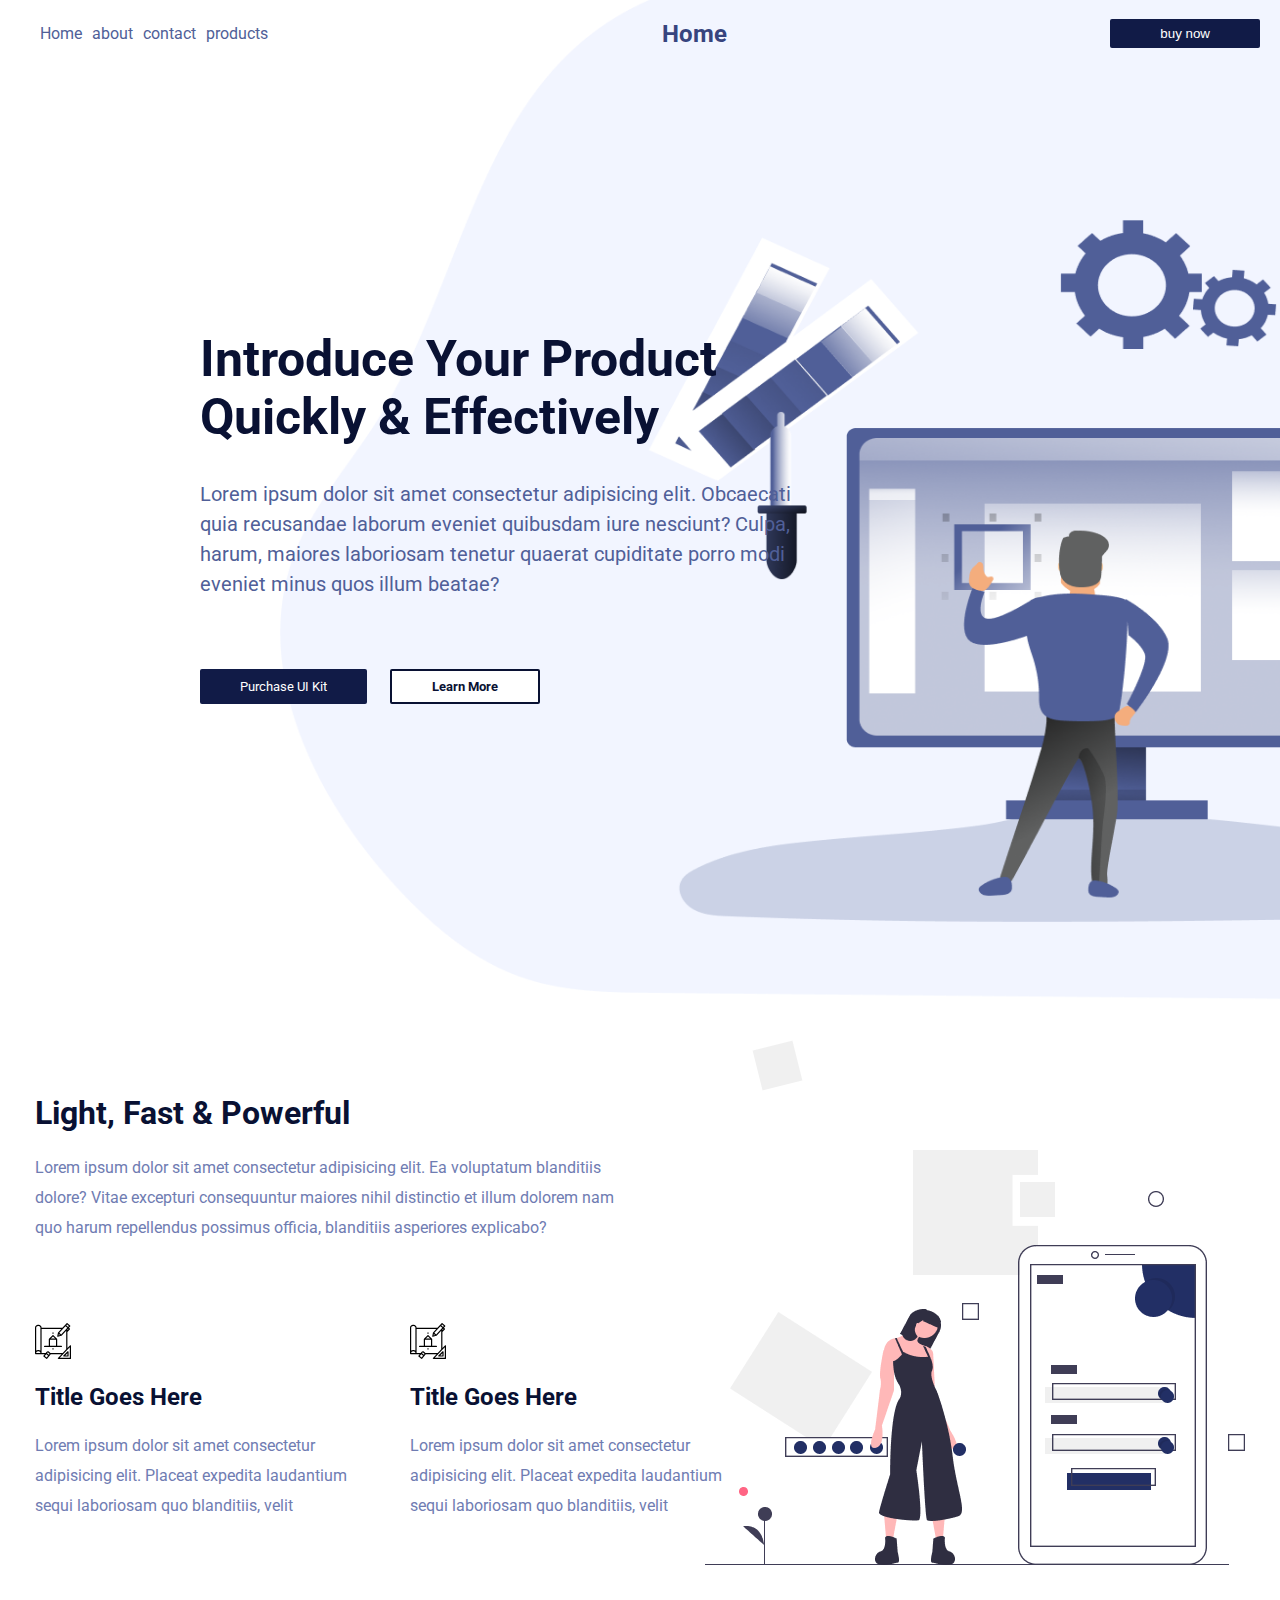
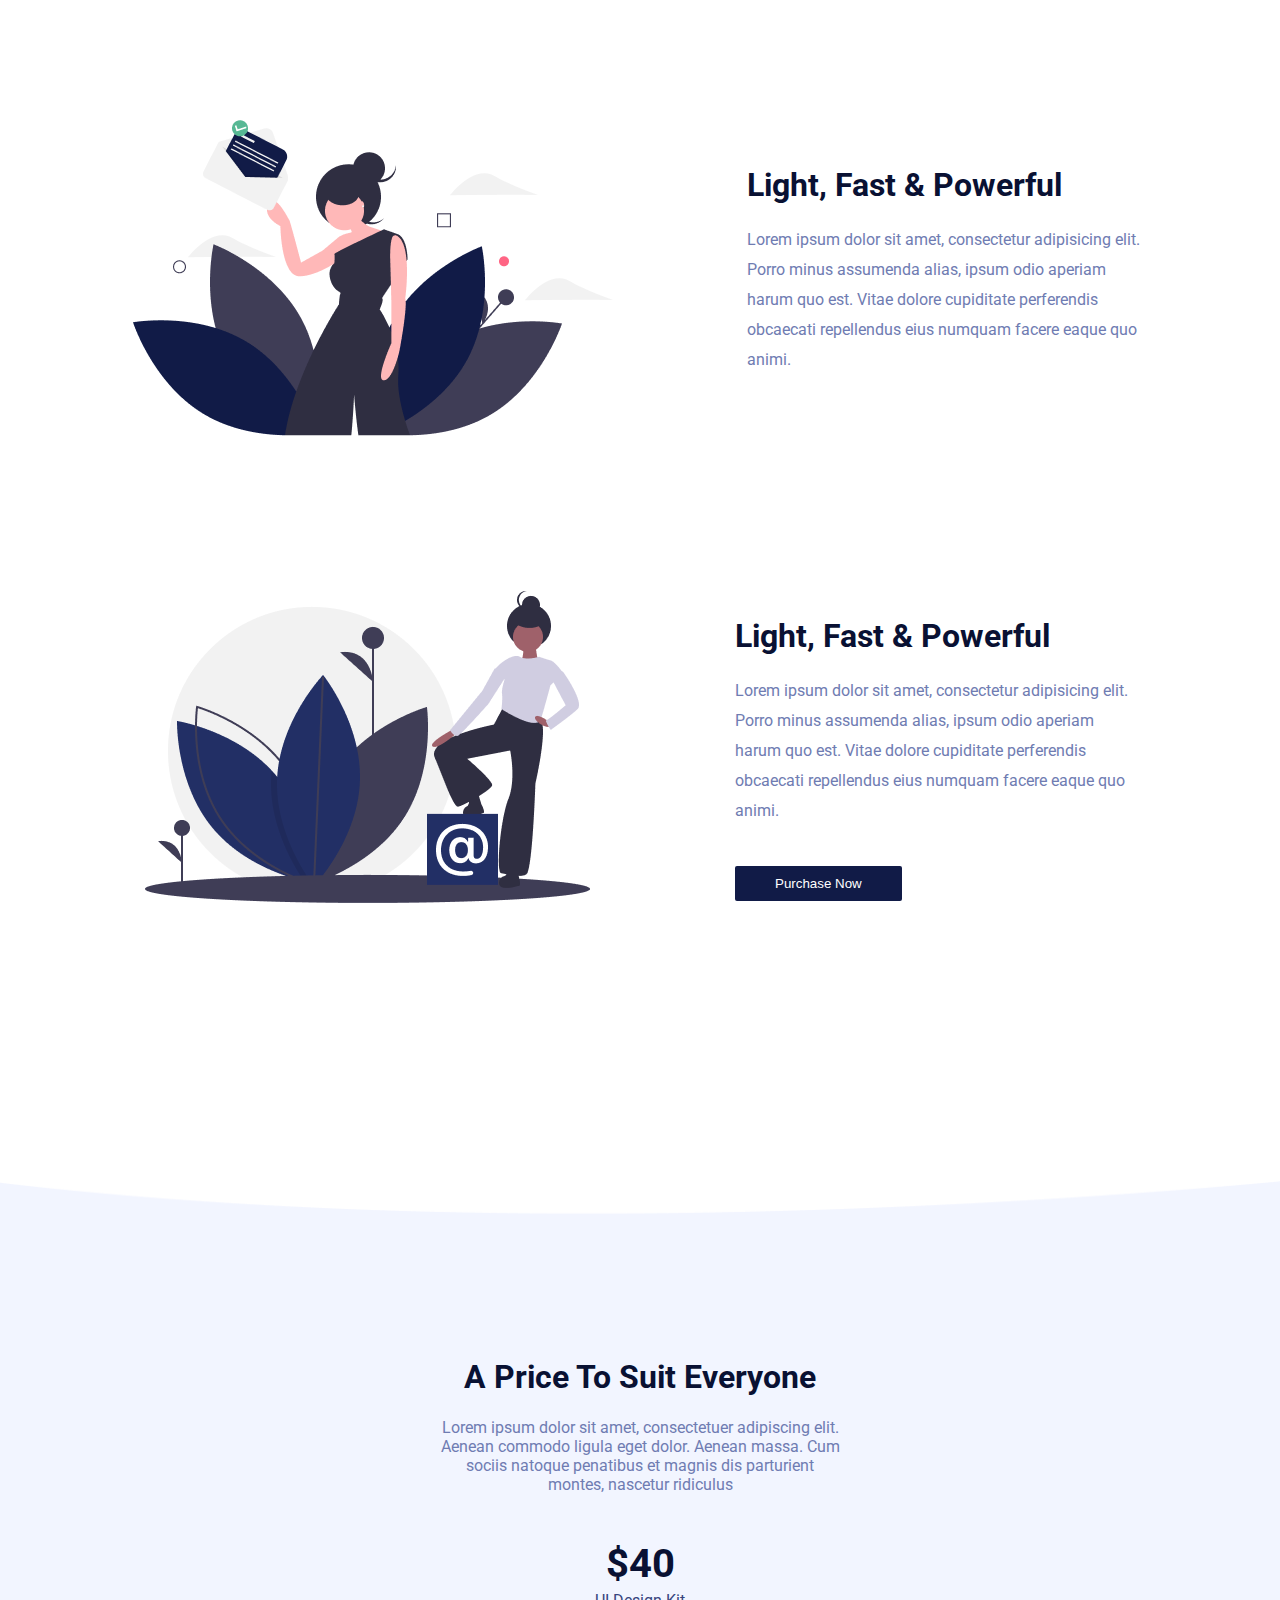
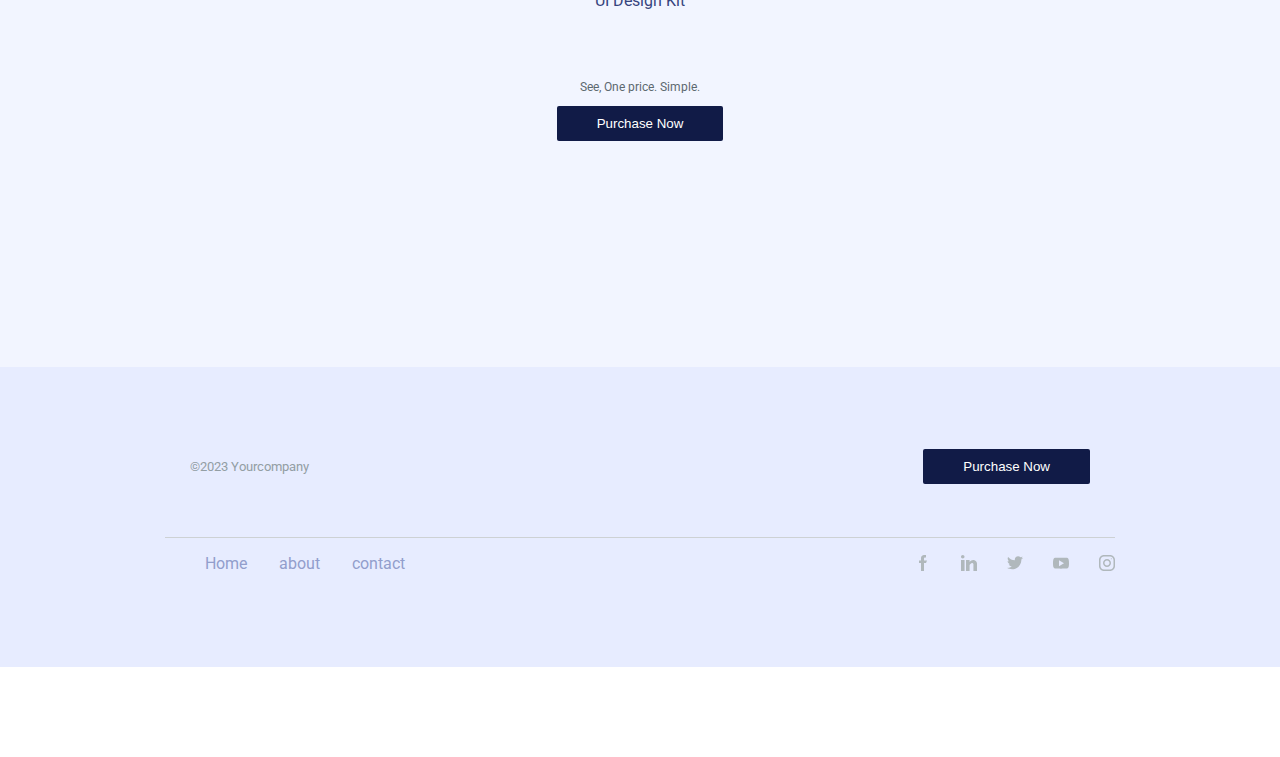
==== index.html @ 0fe54ddf "added home page" ====
<!DOCTYPE html>
<html lang="en">

<head>
    <meta charset="UTF-8">
    <meta name="viewport" content="width=device-width, initial-scale=1.0">
    <title>Home Page</title>
    <link rel="stylesheet" href="style/style.css">
    <style>
    </style>
</head>

<body>
    <div class="header">
        <div class="nav">
            <ul>
                <li>Home</li>
                <li>about</li>
                <li>contact</li>
                <li>products</li>
            </ul>
        </div>
        <div class="title">
            <h2>Home</h2>
        </div>
        <div class="button">
            <button class="buy">buy now</button>
        </div>
    </div>
    <div class="image-container">
        <img src="images/aside.png" alt="">
        <div class="content">
            <h1>Introduce Your Product Quickly & Effectively</h1>
            <p>Lorem ipsum dolor sit amet consectetur adipisicing elit. Obcaecati quia recusandae laborum eveniet
                quibusdam iure nesciunt? Culpa, harum, maiores laboriosam tenetur quaerat cupiditate porro modi eveniet
                minus quos illum beatae?</p>
            <button class="purchase-button">Purchase UI Kit</button>
            <button class="learn-button">Learn More</button>
        </div>
    </div>


    <div class="second-content">
        <div class="main-content">
            <h1>Light, Fast & Powerful</h1>
            <p>Lorem ipsum dolor sit amet consectetur adipisicing elit. Ea voluptatum blanditiis dolore? Vitae excepturi
                consequuntur maiores nihil distinctio et illum dolorem nam quo harum repellendus possimus officia,
                blanditiis asperiores explicabo?</p>
            <div class="titles-container">
                <div class="part1">
                    <img src="images/title-icon.svg" alt="">
                    <h2>Title Goes Here</h2>
                    <p>Lorem ipsum dolor sit amet consectetur adipisicing elit. Placeat expedita laudantium sequi
                        laboriosam quo blanditiis, velit</p>
                </div>
                <div class="part2">
                    <img src="images/title-icon.svg" alt="">
                    <h2>Title Goes Here</h2>
                    <p>Lorem ipsum dolor sit amet consectetur adipisicing elit. Placeat expedita laudantium sequi
                        laboriosam quo blanditiis, velit</p>
                </div>
            </div>
        </div>
        <div class="image-aside">
            <img src="images/aside2.png" alt="">
        </div>
    </div>

    <div class="third-content">
        <div class="left-image">
            <img src="images/aside3.png" alt="">
        </div>
        <div class="aside-content">
            <h1>Light, Fast & Powerful</h1>
            <p>Lorem ipsum dolor sit amet, consectetur adipisicing elit. Porro minus assumenda alias, ipsum odio aperiam
                harum quo est. Vitae dolore cupiditate perferendis obcaecati repellendus eius numquam facere eaque quo
                animi.</p>
        </div>
    </div>

    <div class="third-content">
        <div class="left-image">
            <img src="images/aside4.png" alt="">
        </div>
        <div class="aside-content">
            <h1>Light, Fast & Powerful</h1>
            <p>Lorem ipsum dolor sit amet, consectetur adipisicing elit. Porro minus assumenda alias, ipsum odio aperiam
                harum quo est. Vitae dolore cupiditate perferendis obcaecati repellendus eius numquam facere eaque quo
                animi.</p>
            <button class="purchase-button">Purchase Now</button>
        </div>
    </div>


    <div class="fourth-content">
        <img src="images/shape.png" alt="">
        <div class="image-content">
            <h1>A Price To Suit Everyone</h1>
            <p id="description">Lorem ipsum dolor sit amet, consectetuer adipiscing elit. Aenean commodo ligula eget
                dolor. Aenean massa. Cum sociis natoque penatibus et magnis dis parturient montes, nascetur ridiculus
            </p>
            <h1 id="price">$40</h1>
            <p id="design">UI Design Kit</p>
            <p id="simple">See, One price. Simple.</p>
            <a href="#"><button class="purchase-button">Purchase Now</button></a>
        </div>
    </div>

    <div class="footer">
        <div class="copyright">
            <p>©2023 Yourcompany</p>
            <a href="#"><button class="purchase-button">Purchase Now</button></a>
        </div>
        <div class="footer-nav">
            <ul>
                <li>Home</li>
                <li>about</li>
                <li>contact</li>
            </ul>
            <div class="socials">
                <img src="images/facebook.svg" alt="">
                <img src="images/linkedin.svg" alt="">
                <img src="images/twitter.svg" alt="">
                <img src="images/youtube.svg" alt="">
                <img src="images/instagram.svg" alt="">
            </div>
        </div>
    </div>
</body>

</html>
---- style/style.css ----
@import url('https://fonts.googleapis.com/css2?family=Roboto:ital,wght@0,100;0,300;0,400;0,500;0,700;0,900;1,100;1,300;1,400;1,500;1,700;1,900&display=swap');

body {
    padding: 0;
    margin: 0;
    font-family: roboto;
}

h1 {
    color: #091133;
}

.header {
    display: flex;
    justify-content: space-between;
    align-items: center;
    position: absolute;
    width: 100%;
    z-index: 1;
}

.header .nav ul {
    display: flex;
}

.header .nav li {
    margin-right: 10px;
    list-style-type: none;
    color: #505F98;
}

.button .buy {
    background-color: #111B47;
    padding: 7px 50px;
    border: none;
    border-radius: 2px;
    color: white;
    margin-right: 20px;
}

.image-container {
    position: relative;
    display: flex;
    justify-content: end;
    align-items: center;
}

.image-container .content {
    position: absolute;
    width: 400px;
    left: 200px;
}

.image-container img {
    height: 1000px;
    width: 1000px;
}

.content h1 {
    color: #091133;
    font-size: 50px;
    width: 600px;
}

.content p {
    color: #505F98;
    font-size: 20px;
    width: 600px;
    line-height: 30px;
}

.content button {
    margin-top: 50px;
    font-family: roboto;
}

.purchase-button {
    background-color: #111B47;
    color: white;
    border: none;
    border-radius: 2px;
    padding: 10px 40px;
}

.content .learn-button {
    background-color: white;
    border: 2px solid #091133;
    padding: 8px 40px;
    margin-left: 19px;
    color: #091133;
    border-radius: 2px;
    font-weight: bold;
}

.title h2 {
    color: #37447E;
}

.second-content {
    margin-top: 40px;
    display: flex;
    align-items: center;
    justify-content: space-around;
}

.second-content .main-content {
    width: 600px;
}

.titles-container {
    display: flex;
    width: 700px;
    gap: 50px;
    margin-top: 80px;
}

.main-content p {
    color: #6F7CB2;
    line-height: 30px;
}

.part1 h2,
.part2 h2 {
    color: #091133;
}

.third-content {
    margin-top: 150px;
    display: flex;
    align-items: center;
    justify-content: space-evenly;
}

.aside-content {
    width: 400px;
}

.aside-content p {
    color: #6F7CB2;
    line-height: 30px;
    margin-bottom: 40px;
}

.fourth-content {
    margin-top: 250px;
    display: flex;
    justify-content: center;
    position: relative;
}

.fourth-content img {
    width: 100%;
    height: 900px;
}

.image-content {
    position: absolute;
    width: 400px;
    top: 20%;
    text-align: center;
}

#description {
    color: #6F7CB2;
}

#price {
    margin-top: 70px;
    font-size: 40px;
    line-height: 0px;
}

#design {
    color: #37447E;
}

#simple {
    color: #5D6970;
    font-size: 12px;
    margin-top: 70px;
}

.footer {
    background-color: #E7ECFF;
    transform: translateY(-90px);
    display: flex;
    flex-direction: column;
    align-items: center;
    justify-content: center;
    height: 300px;
}

.copyright {
    display: flex;
    justify-content: space-between;
    align-items: center;
    width: 900px;
}

.copyright p {
    color: #939EA4;
    font-size: 13px;
}

.footer-nav {
    margin-top: 50px;
    width: 950px;
    display: flex;
    align-items: center;
    justify-content: space-between;
    border-top: 1px solid #CDD1D4;
}

.footer-nav ul {
    display: flex;
    list-style-type: none;
    width: 200px;
    justify-content: space-between;
    color: #929ECC;
}

.socials {
    display: flex;
    width: 200px;
    justify-content: space-between;
}
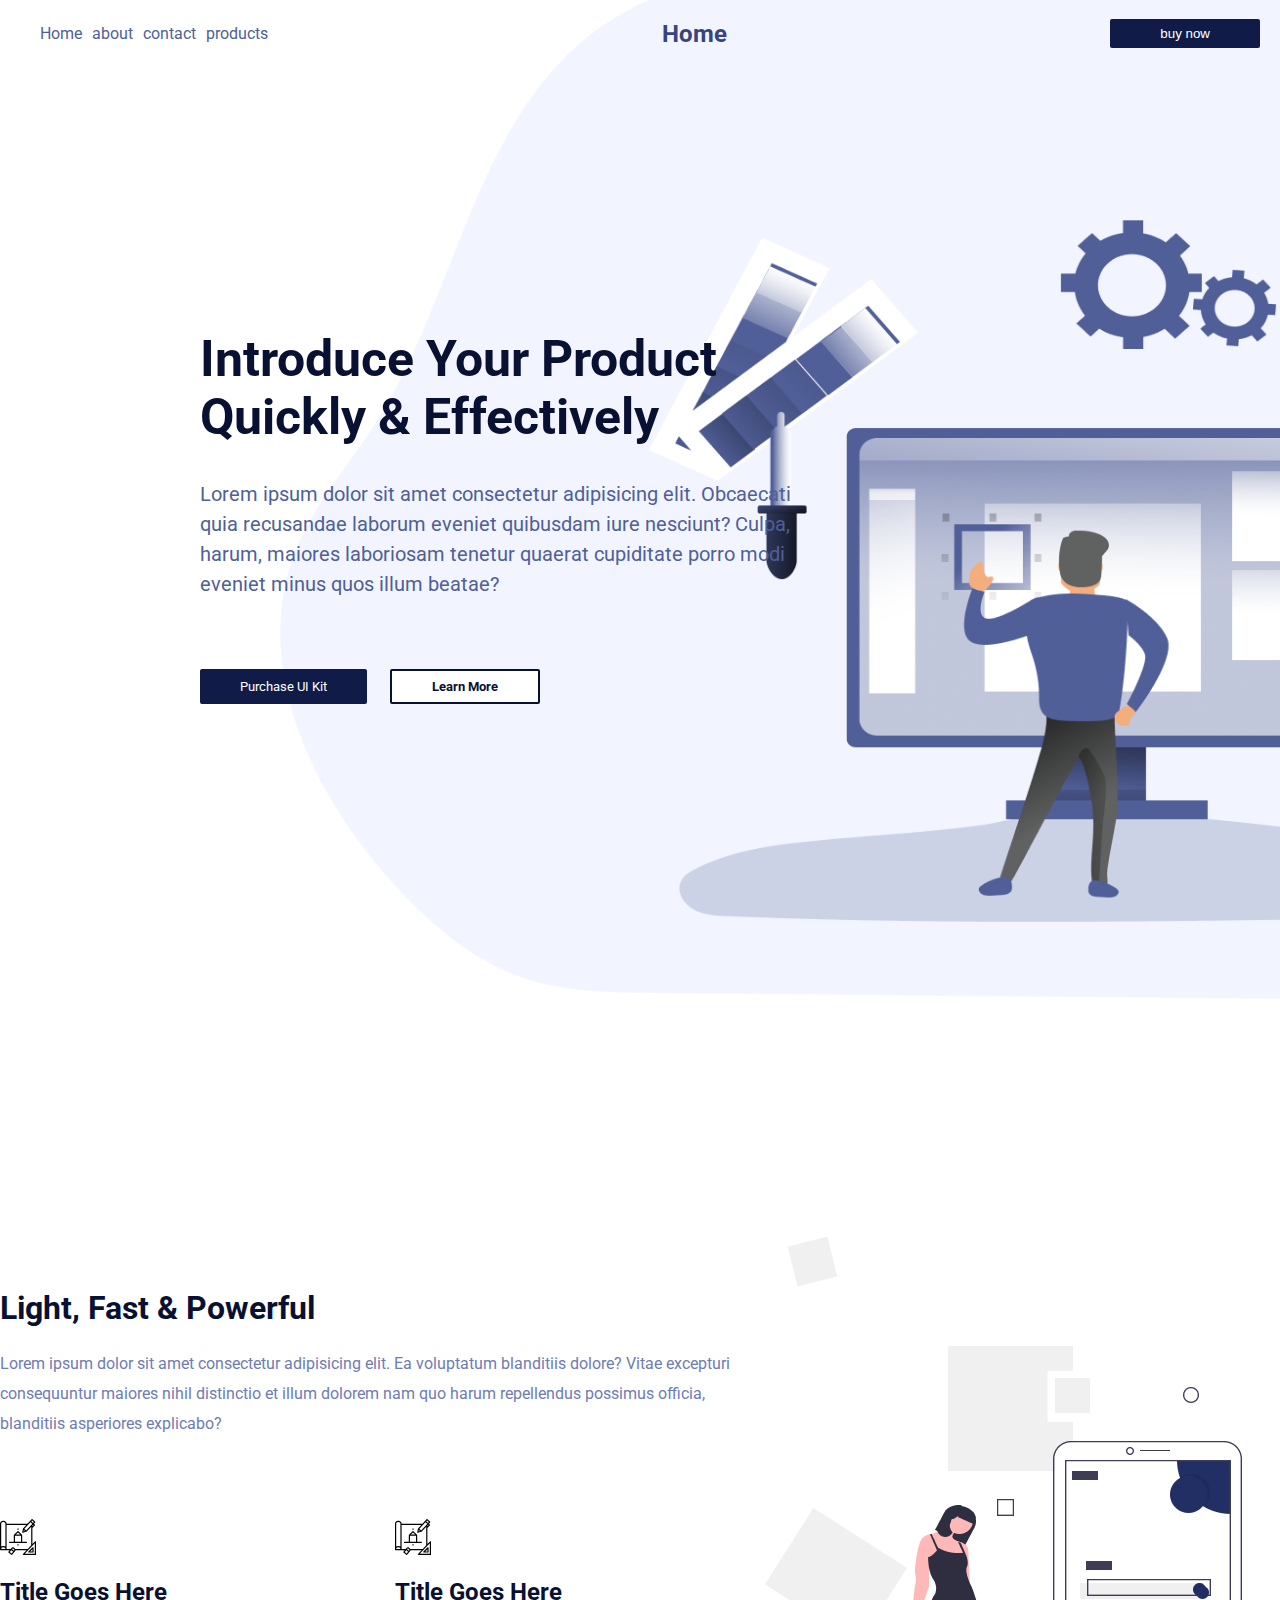
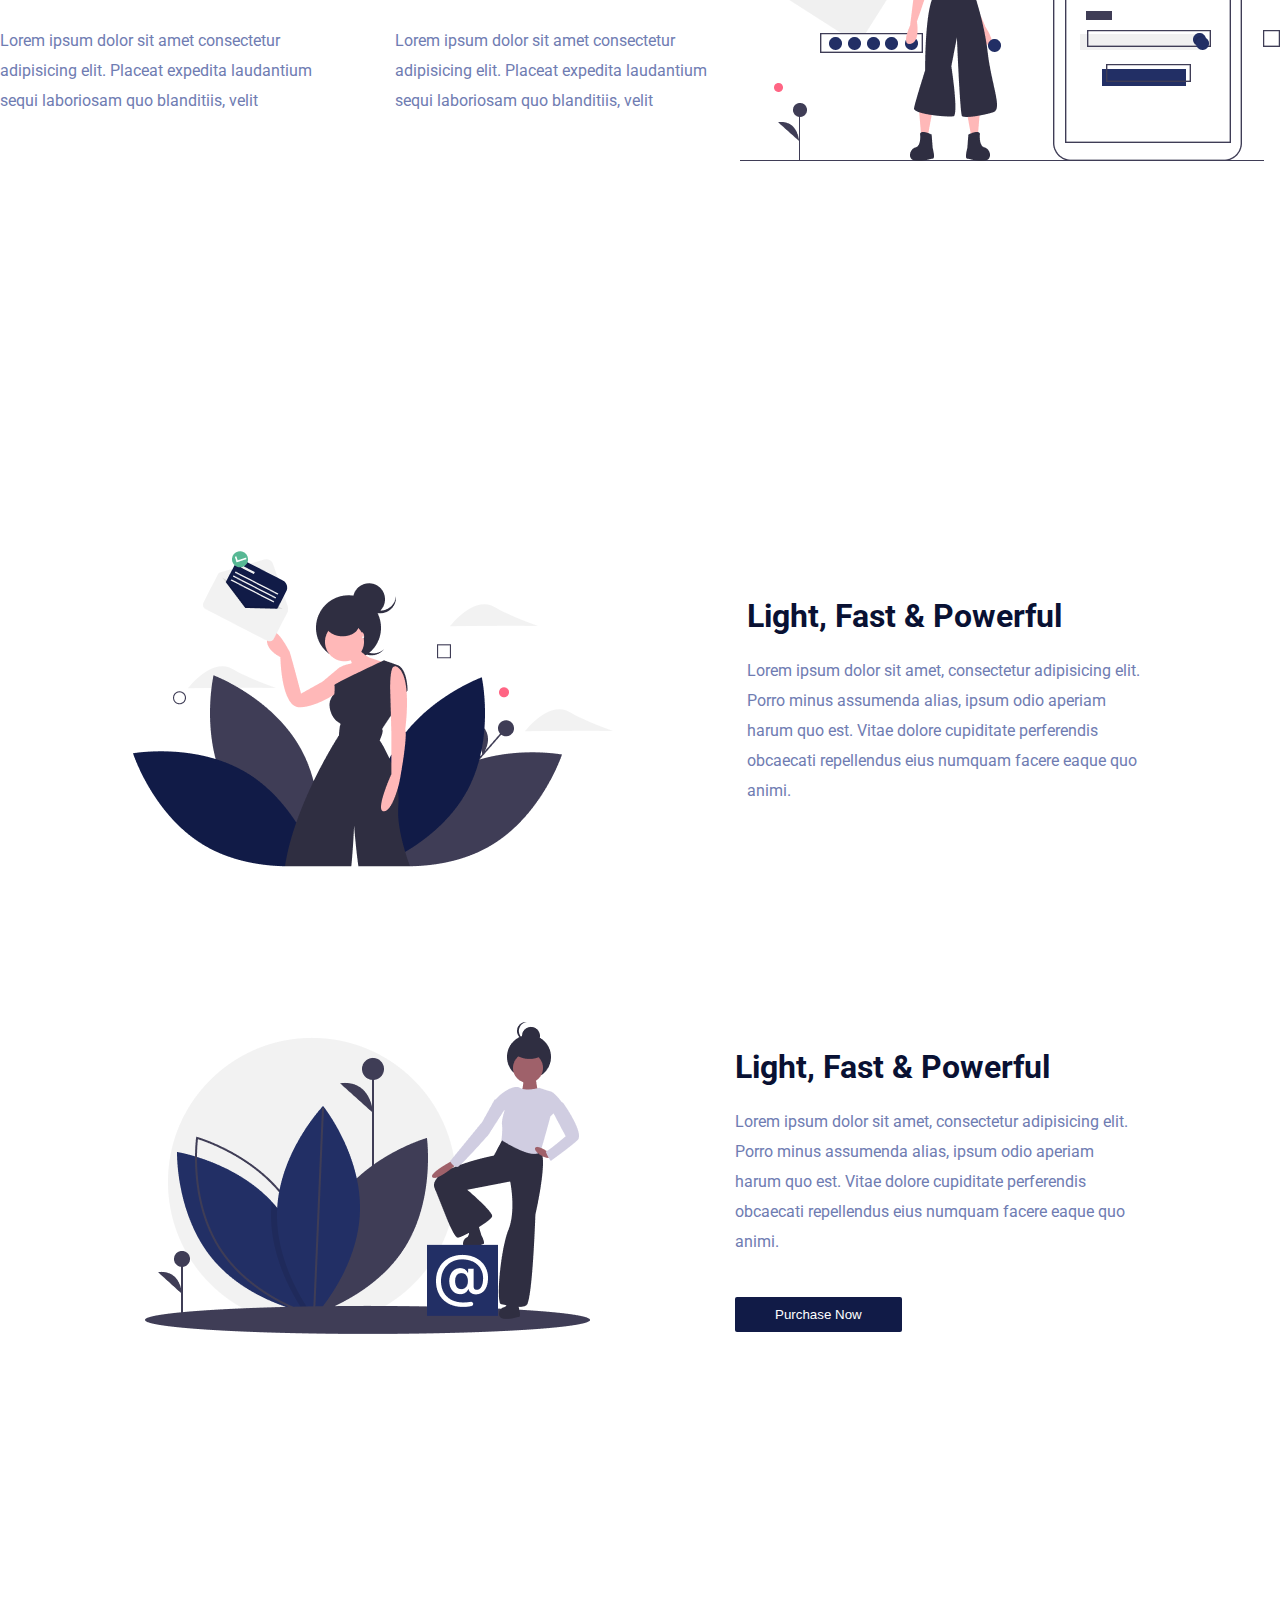
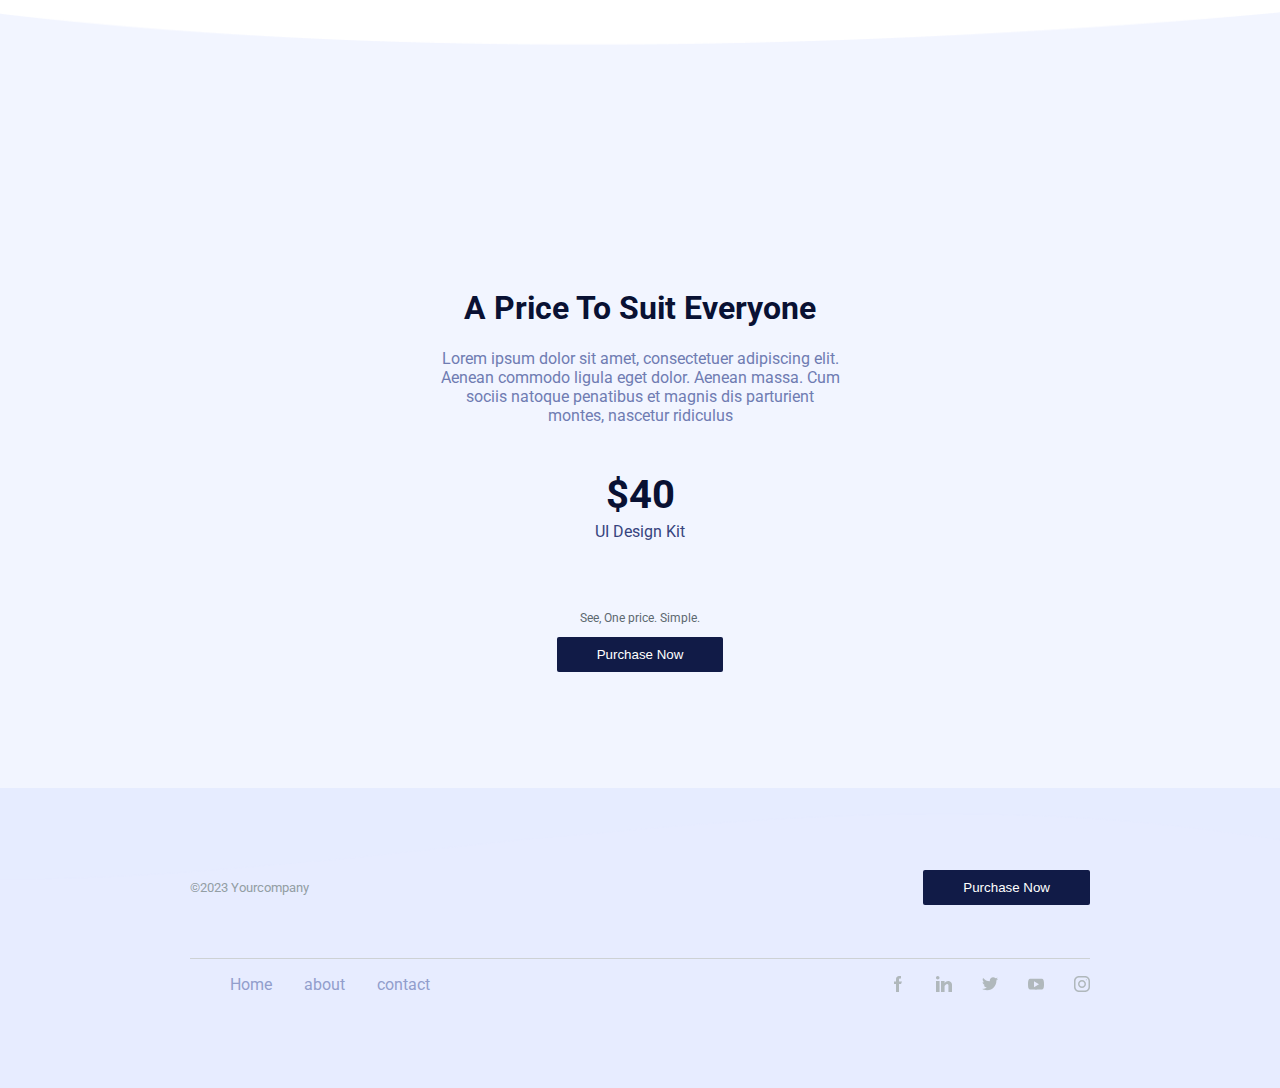
==== commit 1a92704f: "added about us page with some fixes" ====
--- a/index.html
+++ b/index.html
@@ -47,13 +47,13 @@
                 consequuntur maiores nihil distinctio et illum dolorem nam quo harum repellendus possimus officia,
                 blanditiis asperiores explicabo?</p>
             <div class="titles-container">
-                <div class="part1">
+                <div class="hor1">
                     <img src="images/title-icon.svg" alt="">
                     <h2>Title Goes Here</h2>
                     <p>Lorem ipsum dolor sit amet consectetur adipisicing elit. Placeat expedita laudantium sequi
                         laboriosam quo blanditiis, velit</p>
                 </div>
-                <div class="part2">
+                <div class="hor1">
                     <img src="images/title-icon.svg" alt="">
                     <h2>Title Goes Here</h2>
                     <p>Lorem ipsum dolor sit amet consectetur adipisicing elit. Placeat expedita laudantium sequi
--- a/style/style.css
+++ b/style/style.css
@@ -6,7 +6,7 @@
     font-family: roboto;
 }
 
-h1 {
+h1 ,h2{
     color: #091133;
 }
 
@@ -97,19 +97,20 @@
 }
 
 .second-content {
-    margin-top: 40px;
     display: flex;
     align-items: center;
     justify-content: space-around;
+    height: 1000px;
 }
 
 .second-content .main-content {
-    width: 600px;
+    width: 800px;
 }
 
 .titles-container {
-    display: flex;
-    width: 700px;
+    display: grid;
+    grid-template-columns: 1fr 1fr;
+    grid-template-rows: 1fr;
     gap: 50px;
     margin-top: 80px;
 }
@@ -146,6 +147,7 @@
     display: flex;
     justify-content: center;
     position: relative;
+    height: 800px;
 }
 
 .fourth-content img {
@@ -156,7 +158,7 @@
 .image-content {
     position: absolute;
     width: 400px;
-    top: 20%;
+    top: 35%;
     text-align: center;
 }
 
@@ -182,7 +184,7 @@
 
 .footer {
     background-color: #E7ECFF;
-    transform: translateY(-90px);
+    
     display: flex;
     flex-direction: column;
     align-items: center;
@@ -204,7 +206,7 @@
 
 .footer-nav {
     margin-top: 50px;
-    width: 950px;
+    width: 900px;
     display: flex;
     align-items: center;
     justify-content: space-between;
@@ -223,4 +225,34 @@
     display: flex;
     width: 200px;
     justify-content: space-between;
+}
+.section-reverse {
+    background-color: #F2F2F2;
+    padding-top: 6px;
+    padding-bottom: 60px;
+}
+.section2 {
+    display: grid;
+    grid-template-columns: 515px 1fr;
+    gap: 150px;
+    align-items: center;
+}
+.section-text {
+    width: 700px;
+}
+.part1 , .part2 , .part3, .part4{
+    display: flex;
+    gap: 20px;
+}
+#second-part {
+    display: flex;
+    flex-direction: column;
+    line-height: 0;
+}
+
+.titles-container .hor1 {
+    color: #5D6970;
+}
+.section-text p {
+    color: #6F7CB2;
 }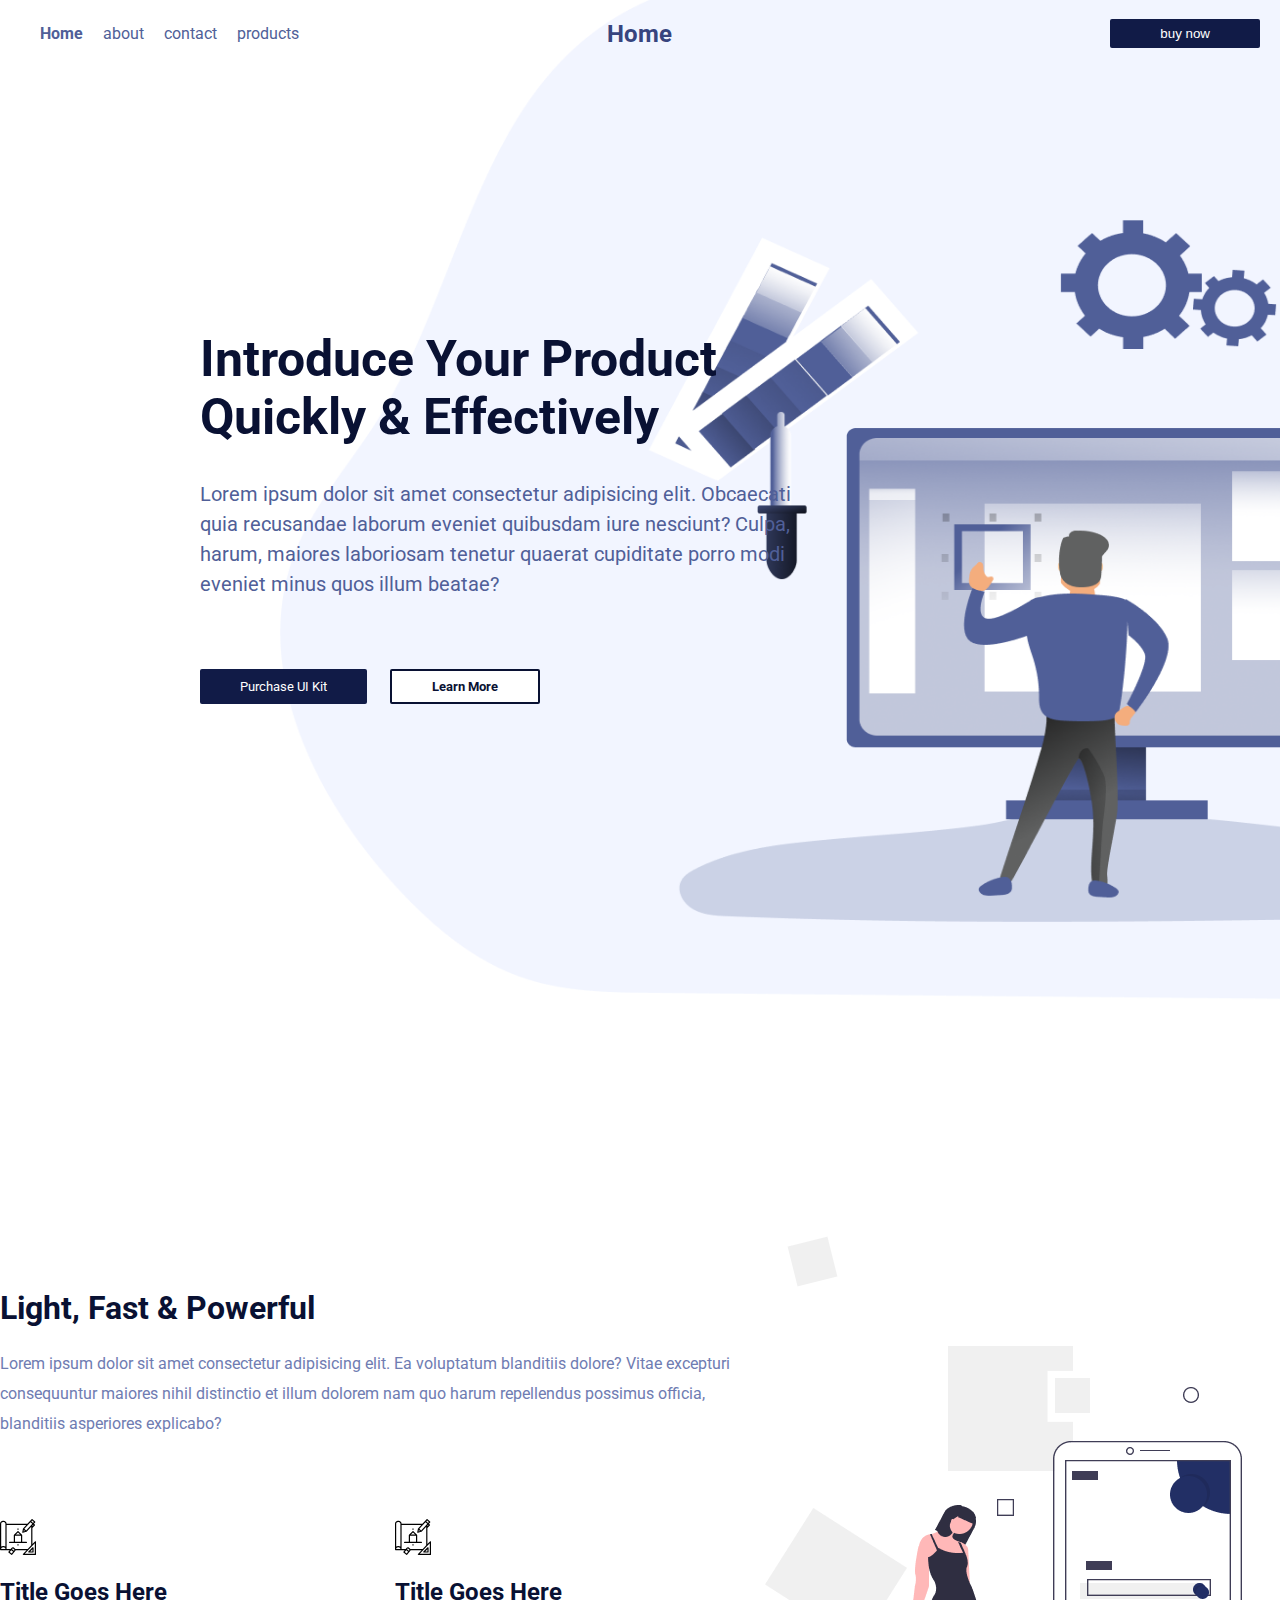
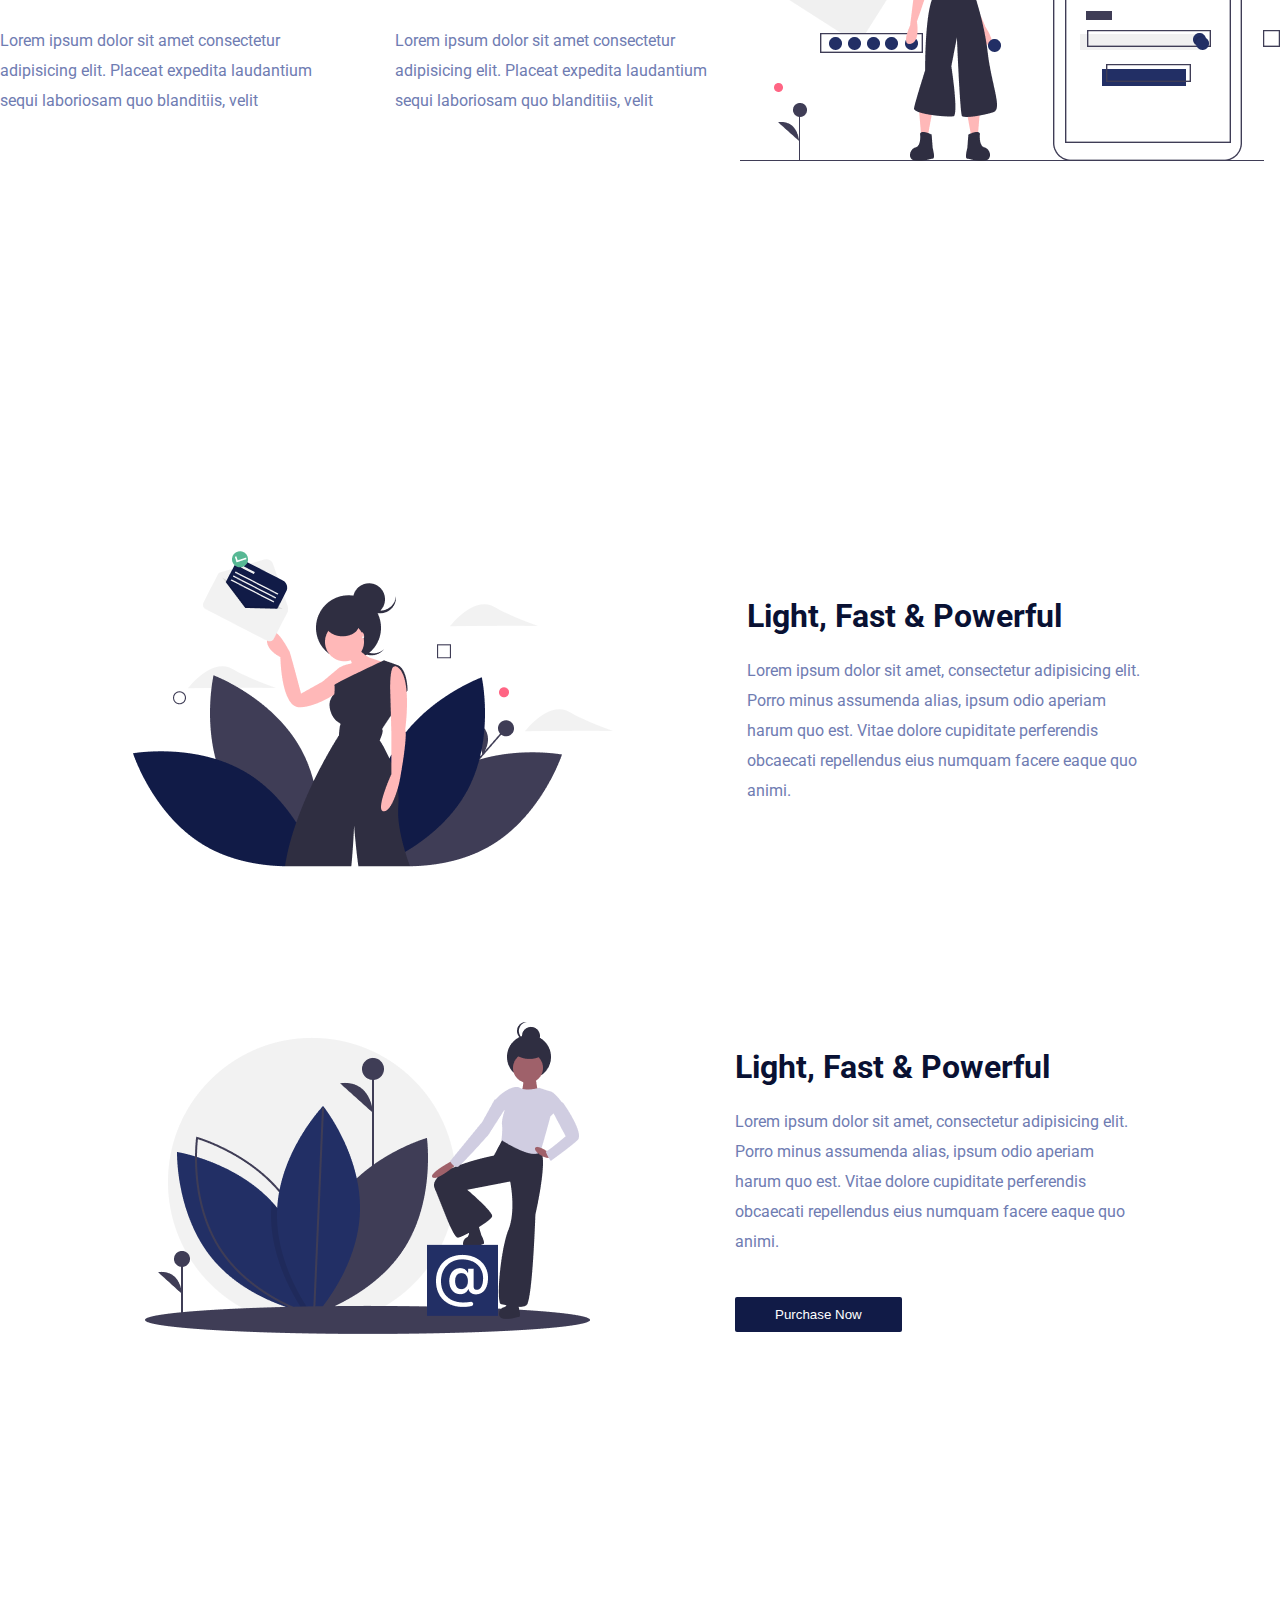
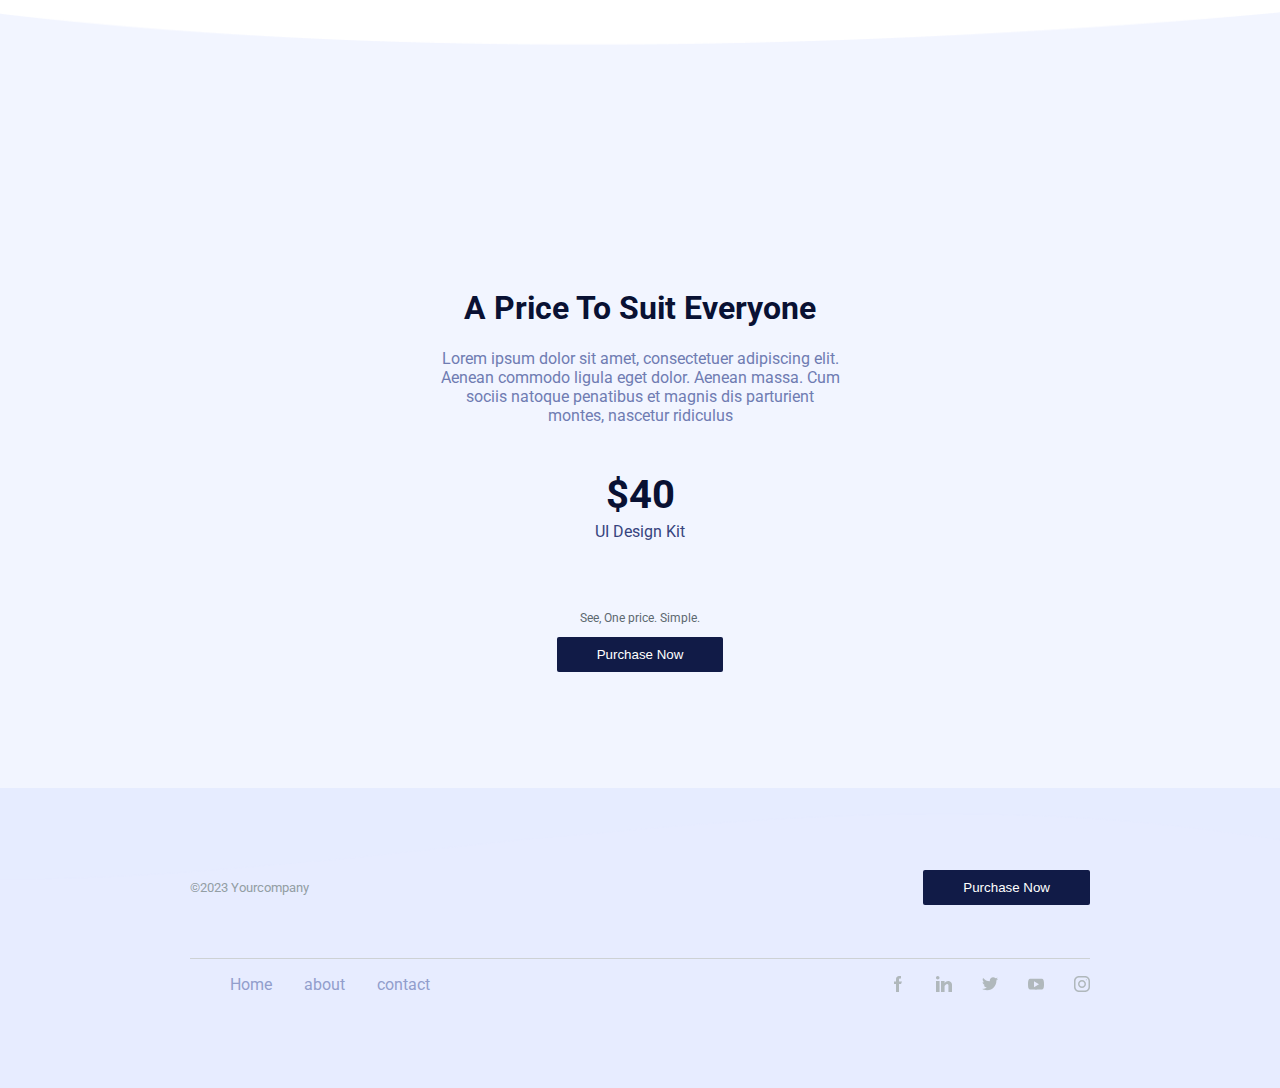
==== commit 46fc0ac2: "added product page with some fixes" ====
--- a/index.html
+++ b/index.html
@@ -14,17 +14,17 @@
     <div class="header">
         <div class="nav">
             <ul>
-                <li>Home</li>
-                <li>about</li>
-                <li>contact</li>
-                <li>products</li>
+                <a href="index.html"><li style="font-weight: bold;">Home</li></a>
+                <a href="about-us.html"><li>about</li></a>
+                <a href="contact.html"><li>contact</li></a>
+                <a href="products.html"><li>products</li></a>
             </ul>
         </div>
         <div class="title">
             <h2>Home</h2>
         </div>
         <div class="button">
-            <button class="buy">buy now</button>
+            <a href="products.html"><button class="buy">buy now</button></a>
         </div>
     </div>
     <div class="image-container">
@@ -109,13 +109,13 @@
     <div class="footer">
         <div class="copyright">
             <p>©2023 Yourcompany</p>
-            <a href="#"><button class="purchase-button">Purchase Now</button></a>
+            <a href="products.html"><button class="purchase-button">Purchase Now</button></a>
         </div>
         <div class="footer-nav">
             <ul>
-                <li>Home</li>
-                <li>about</li>
-                <li>contact</li>
+                <a href="index.html"><li>Home</li></a>
+                <a href="about-us.html"><li>about</li></a>
+                <a href="contact.html"><li>contact</li></a>
             </ul>
             <div class="socials">
                 <img src="images/facebook.svg" alt="">
--- a/style/style.css
+++ b/style/style.css
@@ -1,4 +1,6 @@
 @import url('https://fonts.googleapis.com/css2?family=Roboto:ital,wght@0,100;0,300;0,400;0,500;0,700;0,900;1,100;1,300;1,400;1,500;1,700;1,900&display=swap');
+@import url('https://fonts.googleapis.com/css2?family=Rethink+Sans:ital,wght@0,400..800;1,400..800&display=swap');
+@import url('https://fonts.googleapis.com/css2?family=Reem+Kufi:wght@400..700&display=swap');
 
 body {
     padding: 0;
@@ -10,6 +12,10 @@
     color: #091133;
 }
 
+a{
+    text-decoration: none;
+}
+
 .header {
     display: flex;
     justify-content: space-between;
@@ -17,6 +23,7 @@
     position: absolute;
     width: 100%;
     z-index: 1;
+    top: 0;
 }
 
 .header .nav ul {
@@ -24,7 +31,7 @@
 }
 
 .header .nav li {
-    margin-right: 10px;
+    margin-right: 20px;
     list-style-type: none;
     color: #505F98;
 }
@@ -36,6 +43,7 @@
     border-radius: 2px;
     color: white;
     margin-right: 20px;
+    cursor: pointer;
 }
 
 .image-container {
@@ -80,6 +88,7 @@
     border: none;
     border-radius: 2px;
     padding: 10px 40px;
+    cursor: pointer;
 }
 
 .content .learn-button {
@@ -94,6 +103,7 @@
 
 .title h2 {
     color: #37447E;
+    transform: translateX(-75px);
 }
 
 .second-content {
@@ -213,11 +223,13 @@
     border-top: 1px solid #CDD1D4;
 }
 
-.footer-nav ul {
+.footer-nav ul{
     display: flex;
     list-style-type: none;
     width: 200px;
     justify-content: space-between;
+}
+.footer-nav ul a {
     color: #929ECC;
 }
 
@@ -255,4 +267,190 @@
 }
 .section-text p {
     color: #6F7CB2;
+}
+
+.contact-main {
+    display: flex;
+    justify-content: space-between;
+    align-items: center;
+    background-color: #f6f8fa;
+    margin-top: 30px;
+    height: 700px;
+    overflow: hidden;
+    padding-bottom: 50px;
+    padding-top: 50px;
+}
+.contact-main img {
+    width: 1000px;
+    height: 700px;
+    border-radius: 100px 0 0 100px;
+    transform: translateX(160px);
+    opacity: 0.8;
+}
+.contact-content form{
+    margin-left: 60px;
+    display: flex;
+    flex-direction: column;
+    width: 90%;
+    line-height: 50px;
+    justify-content: center;
+}
+.contact-title h1{
+    text-align: center;
+    margin-top: 170px;
+    margin-bottom: 60px;
+    color: #505F98;
+}
+.contact-content input{
+    padding: 19px 20px;
+    width: 400px;
+    border-radius: 6px;
+    border: 1px solid black;
+}
+
+.contact-content label {
+    font-size: 18px;
+    font-weight: bolder;
+    margin-left: 20px;
+}
+.contact-content textarea{
+    resize: none;
+    width: 400px;
+    height: 130px;
+    border: 1px solid;
+    border-radius: 6px;
+    padding: 19px 20px;
+    font-family: rethink sans;
+}  
+.contact-content textarea::placeholder {
+    color: #CDD1D4;
+}
+
+.contact-content input::placeholder{
+    font-size: 12px;
+    font-family: rethink sans;
+    color: #CDD1D4;
+}
+.contact-button {
+    display: flex;
+    justify-content: center;
+    margin-top: 20px;
+}
+.contact-button button {
+    background-color: #091133;
+    color: white;
+    border: none;
+    padding: 10px 40px;
+    border-radius: 6px;
+    font-weight: bold;
+    cursor: pointer;
+}
+
+.slider {
+    overflow: hidden;
+    width: 700px;
+}
+.slider figure {
+    position: relative;
+    width: 400%;
+    margin: 0;
+    padding: 0;
+    left: 0;
+    animation: 18s slider infinite;
+}
+.slider img {
+    width: 25%;
+    float: left;
+    height: 450px;
+    opacity: 0.7;
+    border-radius: 24px;
+}
+
+@keyframes slider {
+    0% {
+        left: 0;
+    }
+    20% {
+        left: 0;
+    }
+    25% {
+        left: -100%;
+    }
+    45% {
+        left: -100%;
+    }
+    50% {
+        left: -200%;
+    }
+    75% {
+        left: -200%;
+    }
+    80% {
+        left: -300%;
+    }
+    90% {
+        left: -300%;
+    }
+}
+.slider-container {
+    margin-top: 70px;
+    display: flex;
+    justify-content: center;
+    background-color: #fcfbfb;
+    padding-top: 40px;
+    padding-bottom: 40px;
+}
+
+.products-container {
+    padding-top: 70px;
+    padding-bottom: 70px;
+    display: grid;
+    grid-template-columns: 305px 305px 305px;
+    justify-content: center;
+    column-gap: 70px;
+    row-gap: 30px;
+    font-family: reem kufi;
+}
+.products-container img {
+    height: 248px;
+    width: 100%;
+    border-radius: 10px 10px 0 0;
+}
+.product {
+    background-color: white;
+    border-radius: 10px;
+    border: 1px solid #CDD1D4;
+}
+.product h3 {
+    background-color: #EF1B1B;
+    width: 80px;
+    text-align: center;
+    margin-left: 15px;
+    padding: 3px 0;
+}
+
+.product h2, .product p {
+    margin-left: 15px;
+}
+
+.product h2 {
+    color: black;
+}
+.buy-button {
+    display: flex;
+    justify-content: center;
+    margin-bottom: 8px;
+}
+.buy-button button{
+    padding: 10px 20px;
+    border: none;
+    border-radius: 4px;
+    background-color: #222F65;
+    color: white;
+    font-weight: bold;
+    font-family: reem kufi;
+}
+#title {
+    text-align: center;
+    color: #505F98;
 }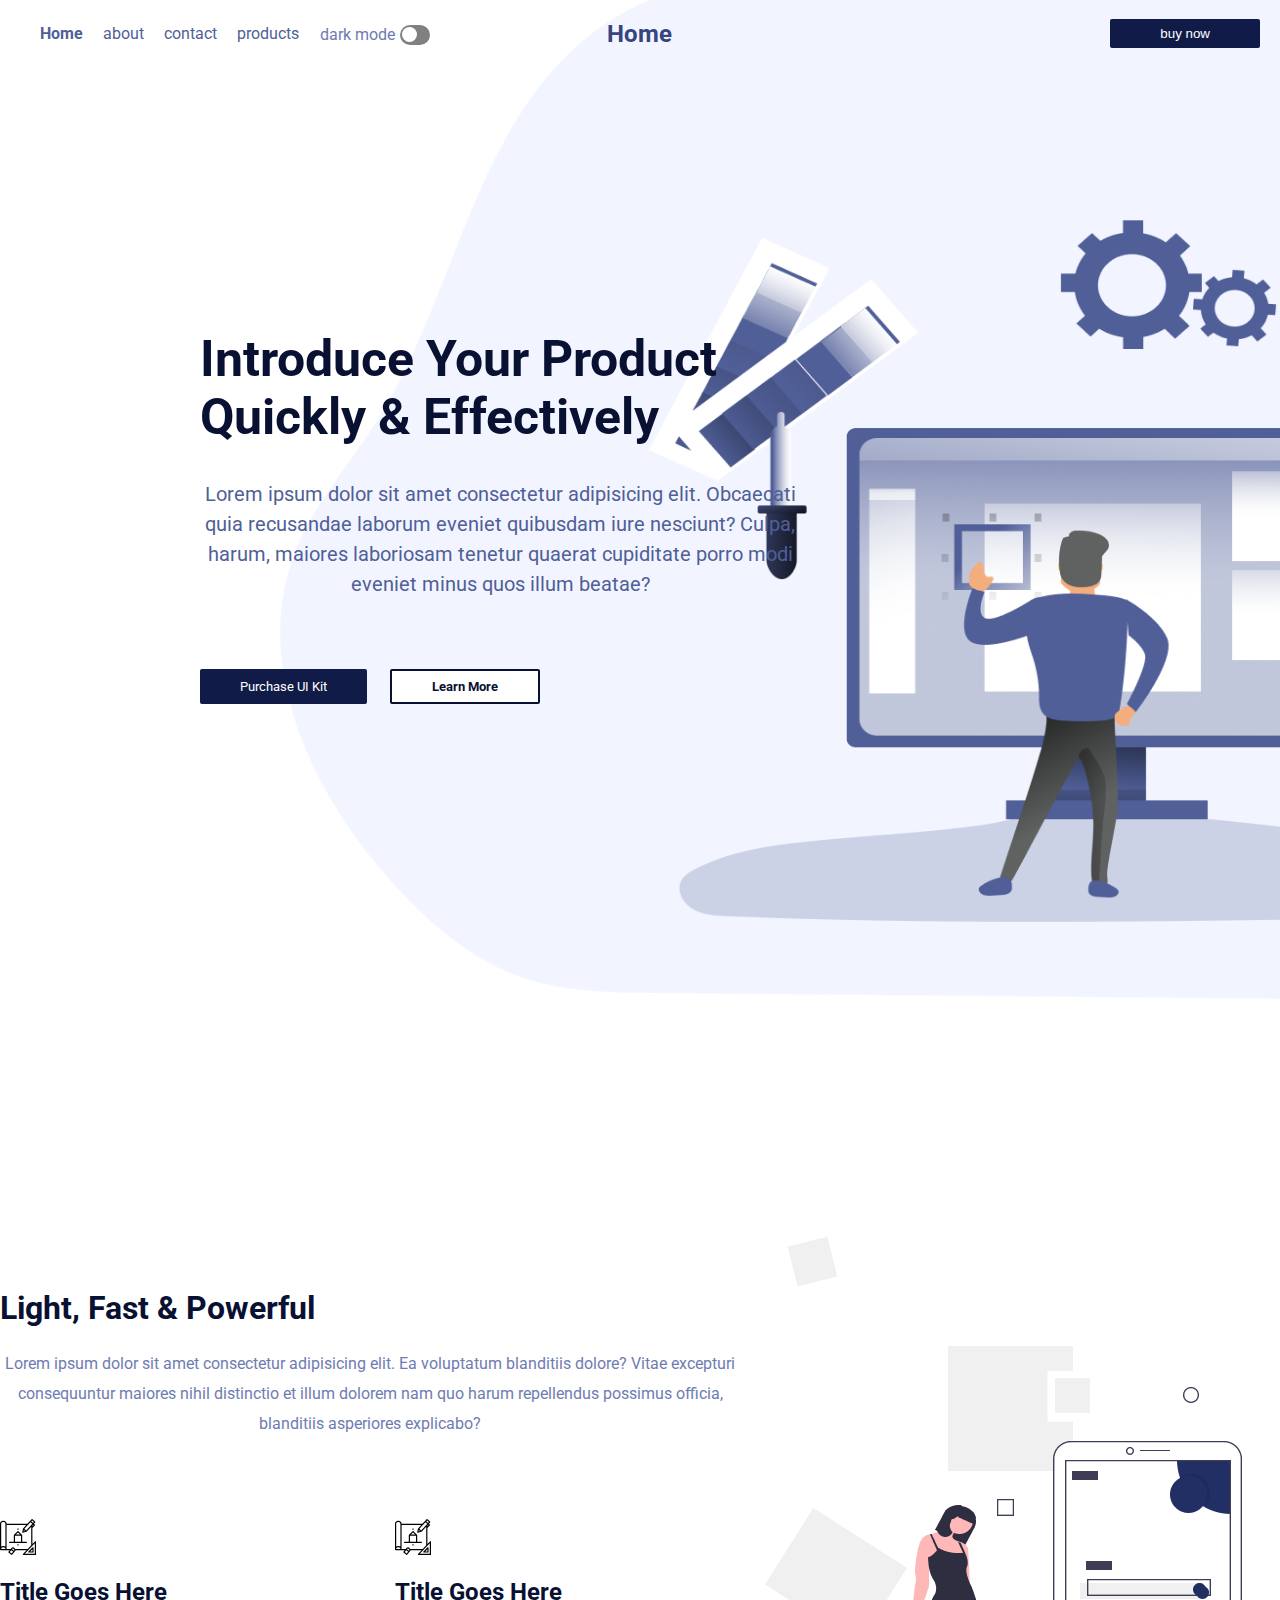
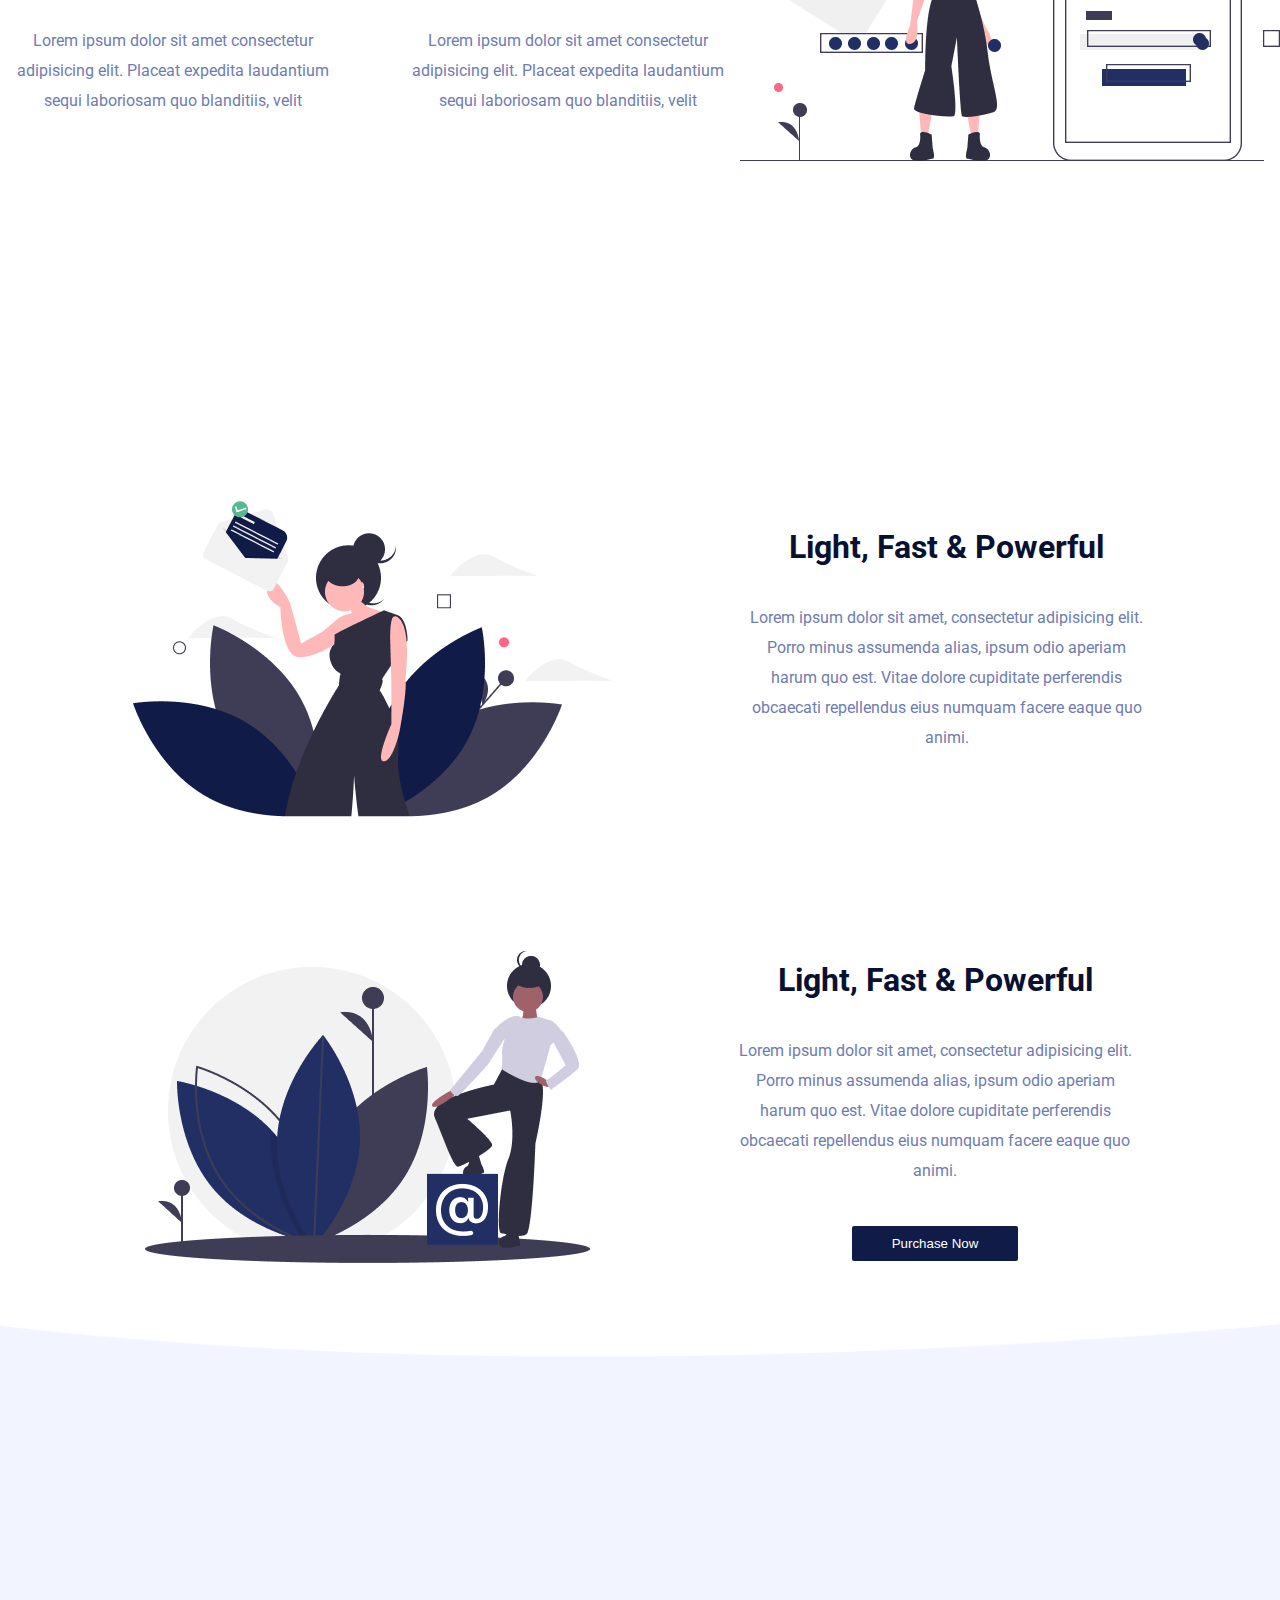
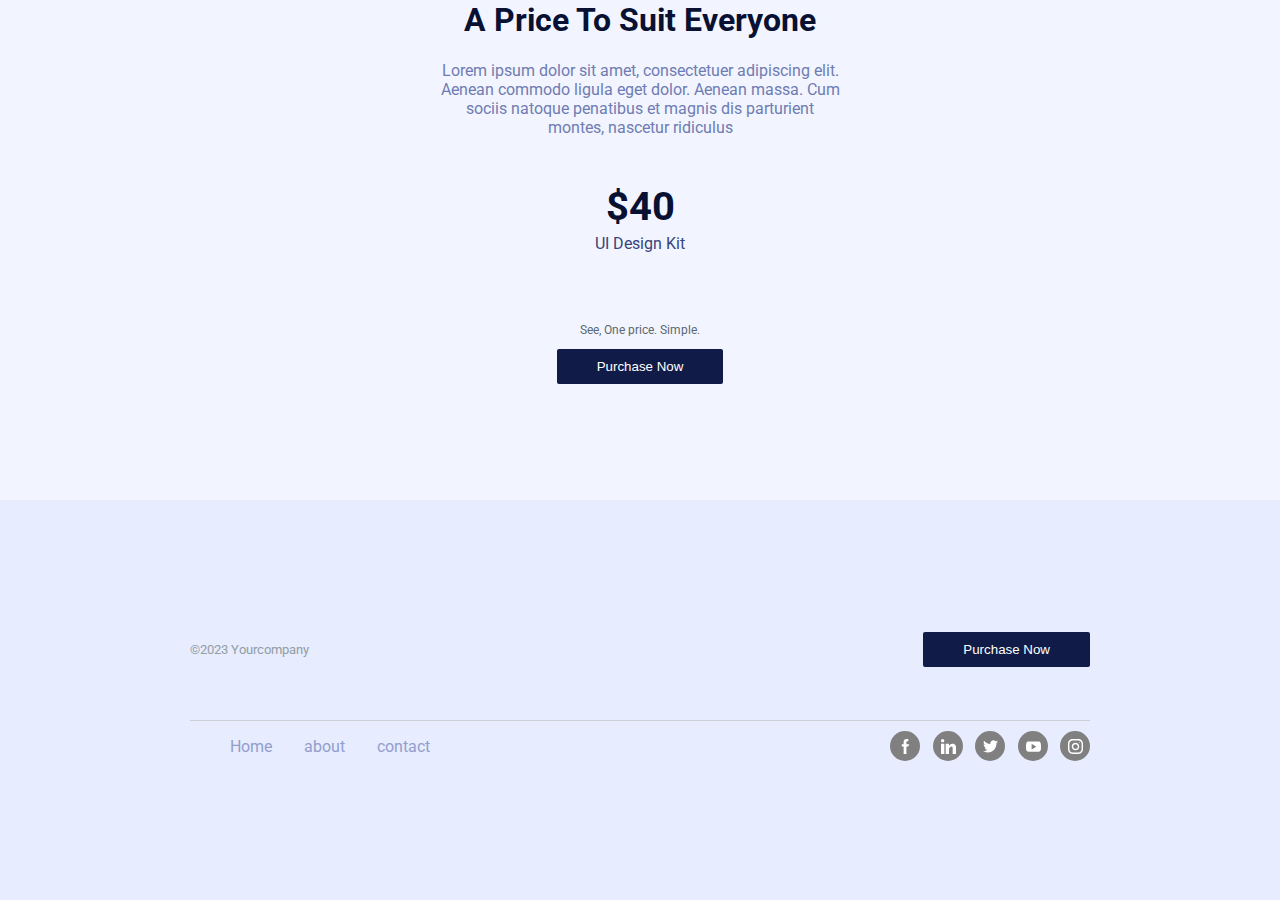
==== commit 63a97783: "added dark mode and some micro animations plus some fixes" ====
--- a/index.html
+++ b/index.html
@@ -11,13 +11,26 @@
 </head>
 
 <body>
+    <input class="toggle-input" type="checkbox" id="background-dark">
+    <label class="dark-button" for="background-dark"></label>
+    <div class="dark-title">
+        <p>dark mode</p>
+    </div>
     <div class="header">
         <div class="nav">
             <ul>
-                <a href="index.html"><li style="font-weight: bold;">Home</li></a>
-                <a href="about-us.html"><li>about</li></a>
-                <a href="contact.html"><li>contact</li></a>
-                <a href="products.html"><li>products</li></a>
+                <a href="index.html">
+                    <li style="font-weight: bold;">Home</li>
+                </a>
+                <a href="about-us.html">
+                    <li>about</li>
+                </a>
+                <a href="contact.html">
+                    <li>contact</li>
+                </a>
+                <a href="products.html">
+                    <li>products</li>
+                </a>
             </ul>
         </div>
         <div class="title">
@@ -27,6 +40,7 @@
             <a href="products.html"><button class="buy">buy now</button></a>
         </div>
     </div>
+    
     <div class="image-container">
         <img src="images/aside.png" alt="">
         <div class="content">
@@ -113,16 +127,51 @@
         </div>
         <div class="footer-nav">
             <ul>
-                <a href="index.html"><li>Home</li></a>
-                <a href="about-us.html"><li>about</li></a>
-                <a href="contact.html"><li>contact</li></a>
+                <a href="index.html">
+                    <li>Home</li>
+                </a>
+                <a href="about-us.html">
+                    <li>about</li>
+                </a>
+                <a href="contact.html">
+                    <li>contact</li>
+                </a>
             </ul>
             <div class="socials">
-                <img src="images/facebook.svg" alt="">
-                <img src="images/linkedin.svg" alt="">
-                <img src="images/twitter.svg" alt="">
-                <img src="images/youtube.svg" alt="">
-                <img src="images/instagram.svg" alt="">
+                <div class="plateforms" style="--accent-color : #1877f2;">
+                    <a class="mini" href="#">
+                        <img src="images/facebook.svg" alt="">
+                        <span>facebook</span>
+                    </a>
+                </div>
+
+                <div class="plateforms" style="--accent-color : #0a66c2;">
+                    <a class="mini" href="#">
+                        <img src="images/linkedin.svg" alt="">
+                        <span>linkedin</span>
+                    </a>
+                </div>
+
+                <div class="plateforms" style="--accent-color : skyblue;">
+                    <a class="mini" href="#">
+                        <img src="images/twitter.svg" alt="">
+                        <span>twitter</span>
+                    </a>
+                </div>
+
+                <div class="plateforms" style="--accent-color : #ff0000;">
+                    <a class="mini" href="#">
+                        <img src="images/youtube.svg" alt="">
+                        <span>youtube</span>
+                    </a>
+                </div>
+
+                <div class="plateforms" style="--accent-color : #c32aa3;">
+                    <a class="mini" href="#">
+                        <img src="images/instagram.svg" alt="">
+                        <span>instagram</span>
+                    </a>
+                </div>
             </div>
         </div>
     </div>
--- a/style/style.css
+++ b/style/style.css
@@ -136,14 +136,19 @@
 }
 
 .third-content {
-    margin-top: 150px;
-    display: flex;
-    align-items: center;
+    padding-top: 100px;
+    padding-bottom: 50px;
+    display: flex;
+    height: 300px;
     justify-content: space-evenly;
 }
 
 .aside-content {
     width: 400px;
+    display: flex;
+    flex-direction: column;
+    justify-content: center;
+    align-items: center;
 }
 
 .aside-content p {
@@ -153,7 +158,6 @@
 }
 
 .fourth-content {
-    margin-top: 250px;
     display: flex;
     justify-content: center;
     position: relative;
@@ -199,7 +203,9 @@
     flex-direction: column;
     align-items: center;
     justify-content: center;
-    height: 300px;
+    height: 400px;
+    position: absolute;
+    width: 100%;
 }
 
 .copyright {
@@ -274,7 +280,6 @@
     justify-content: space-between;
     align-items: center;
     background-color: #f6f8fa;
-    margin-top: 30px;
     height: 700px;
     overflow: hidden;
     padding-bottom: 50px;
@@ -295,10 +300,13 @@
     line-height: 50px;
     justify-content: center;
 }
+.contact-title {
+    padding-top: 100px;
+    height: 100px;
+}
 .contact-title h1{
     text-align: center;
-    margin-top: 170px;
-    margin-bottom: 60px;
+    
     color: #505F98;
 }
 .contact-content input{
@@ -393,14 +401,16 @@
     }
 }
 .slider-container {
-    margin-top: 70px;
+    
     display: flex;
     justify-content: center;
     background-color: #fcfbfb;
-    padding-top: 40px;
+    padding-top: 80px;
     padding-bottom: 40px;
 }
-
+.product-shop {
+    padding-top: 5px;
+}
 .products-container {
     padding-top: 70px;
     padding-bottom: 70px;
@@ -420,6 +430,7 @@
     background-color: white;
     border-radius: 10px;
     border: 1px solid #CDD1D4;
+    text-align: center;
 }
 .product h3 {
     background-color: #EF1B1B;
@@ -429,10 +440,6 @@
     padding: 3px 0;
 }
 
-.product h2, .product p {
-    margin-left: 15px;
-}
-
 .product h2 {
     color: black;
 }
@@ -453,4 +460,176 @@
 #title {
     text-align: center;
     color: #505F98;
+}
+.error-section {
+    display: flex;
+    justify-content: center;
+    flex-direction: column;
+    align-items: center;
+}
+.error-section img {
+    width: 700px;
+}
+.error-section h2 ,p{
+    color: #b4b7ba;
+    text-align: center;
+}
+.error-text {
+    transform: translateY(40px);
+    display: flex;
+    justify-content: center;
+}
+.error-text h1 {
+    color: #b4b7ba;
+}
+
+.socials .mini {
+    background-color: gray;
+    width: 30px;
+    height: 30px;
+    text-decoration: none;
+    color: white;
+    border-radius: 20px;
+    display: flex;
+    align-items: center;
+    justify-content: flex-start;
+    transition: all 0.3s ease-out;
+    overflow: hidden;
+}
+
+.mini img{
+    height:15px;
+    transform: translateX(8px);
+}
+.socials span {
+    font-size: 14px;
+    font-weight: bold;
+    text-align: center;
+    transform: translateX(15px);
+}
+
+.mini:hover{
+    width: 100px;
+    background-color: var(--accent-color);
+}
+.toggle-input {
+    z-index: 2;
+    position: absolute;
+    top: 25px;
+}
+/*this is for the homepage
+second content will have same effect*/
+.toggle-input:checked ~ .header ,
+.toggle-input:checked ~ .image-container,
+.toggle-input:checked ~ .second-content,
+.toggle-input:checked ~ .third-content,
+.toggle-input:checked ~ .fourth-content,
+.toggle-input:checked ~ .footer {
+    background-color: black;
+}
+
+.toggle-input:checked ~ .header li,
+.toggle-input:checked ~  .header .title h2,
+
+.toggle-input:checked ~ .second-content h1,
+
+.toggle-input:checked ~ .second-content h2,
+
+.toggle-input:checked ~ .third-content h1,
+
+.toggle-input:checked ~ .fourth-content p{
+    color: white !important;
+}
+
+.toggle-input:checked ~ .image-container h1,
+.toggle-input:checked ~ .image-container p {
+    color: white;
+}
+
+
+/* this is gonna be for about us page*/
+.toggle-input:checked ~ .section2 .hor1 img ,
+.toggle-input:checked ~ .second-content .part1 img, 
+.toggle-input:checked ~ .second-content .hor1 img{
+    filter: invert(1);
+}
+
+.toggle-input:checked ~ .section-reverse ,
+.toggle-input:checked ~ .section2{
+    background-color: black;
+}
+
+.toggle-input:checked ~ .section-reverse h1,
+.toggle-input:checked ~ .section2 h1 {
+    color: white;
+}
+
+/* this is gonna be for contact*/
+.toggle-input:checked ~ .contact-title,
+.toggle-input:checked ~ .contact-main{
+    background-color: black;
+}
+.toggle-input:checked ~ .contact-main label{
+    color: white;
+}
+.toggle-input:checked ~ .contact-main input,
+.toggle-input:checked ~ .contact-main textarea {
+    background-color: rgb(148, 145, 145);
+}
+
+/*this is for products*/
+.toggle-input:checked ~ .slider-container,
+.toggle-input:checked ~ .product-shop {
+    background-color: black;
+}
+.toggle-input:checked ~ .product-shop .products-container .product{
+    background-color: rgb(155, 153, 153);
+}
+.toggle-input:checked ~ .product-shop .products-container .product p {
+    color: white;
+}
+
+.toggle-input {
+    display: none;
+}
+.dark-button {
+    height: 20px;
+    width: 30px;
+    border-radius: 40px;
+    position: absolute;
+    background-color: gray;
+    z-index: 2;
+    transition: all 0.15s ease-in;
+    top: 25px;
+    left: 400px;
+}
+
+.dark-button::before {
+    height: 15px;
+    width: 15px;
+    content: '';
+    background-color: white;
+    position: absolute;
+    border-radius: 20px;
+    margin: 2px;
+    transition: all 0.15s ease-in;
+}
+.toggle-input:checked ~ .dark-button {
+    background-color: white;
+}
+.toggle-input:checked ~ .dark-button::before {
+    background-color: black;
+    transform: translateX(12px);
+}
+
+.dark-title p{
+    position: absolute;
+    top: 9px;
+    left: 320px;
+    color: #6F7CB2;
+    z-index: 5;
+}
+
+.toggle-input:checked ~ .dark-title p{
+    color: white;
 }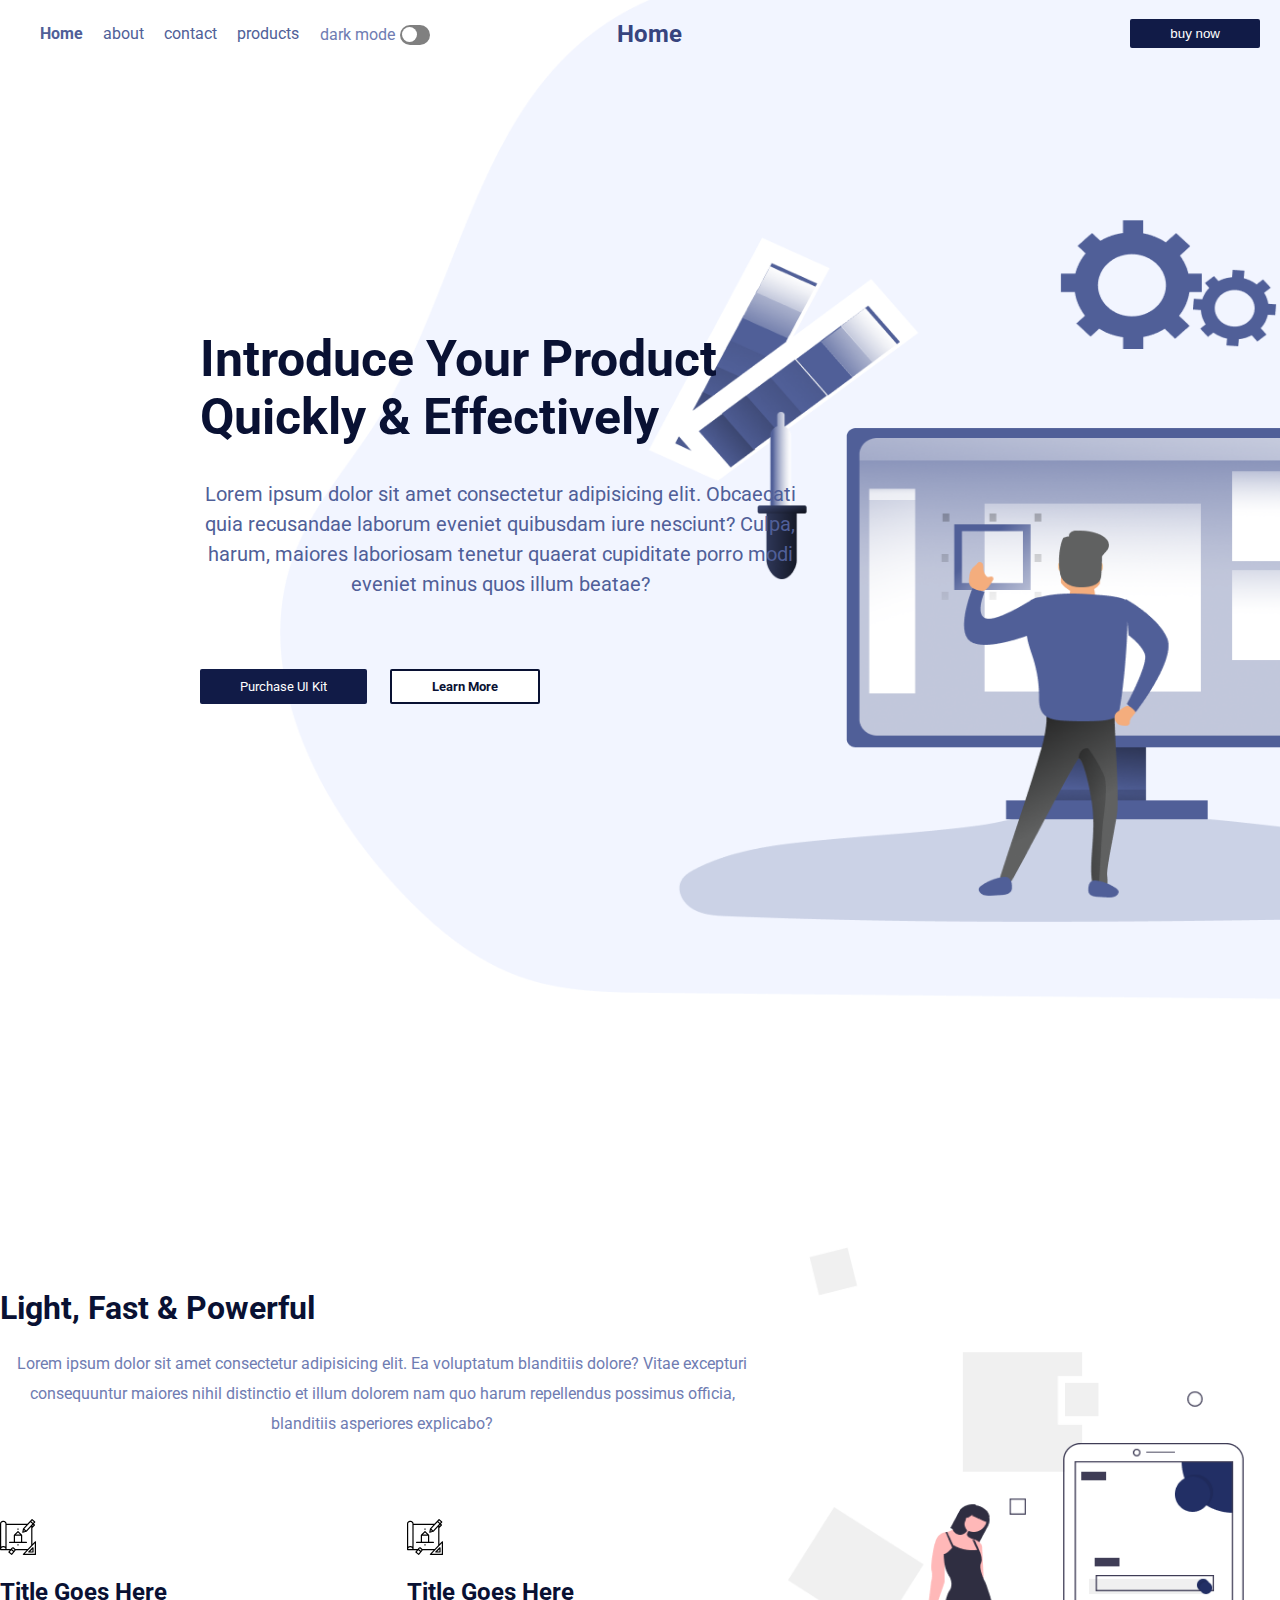
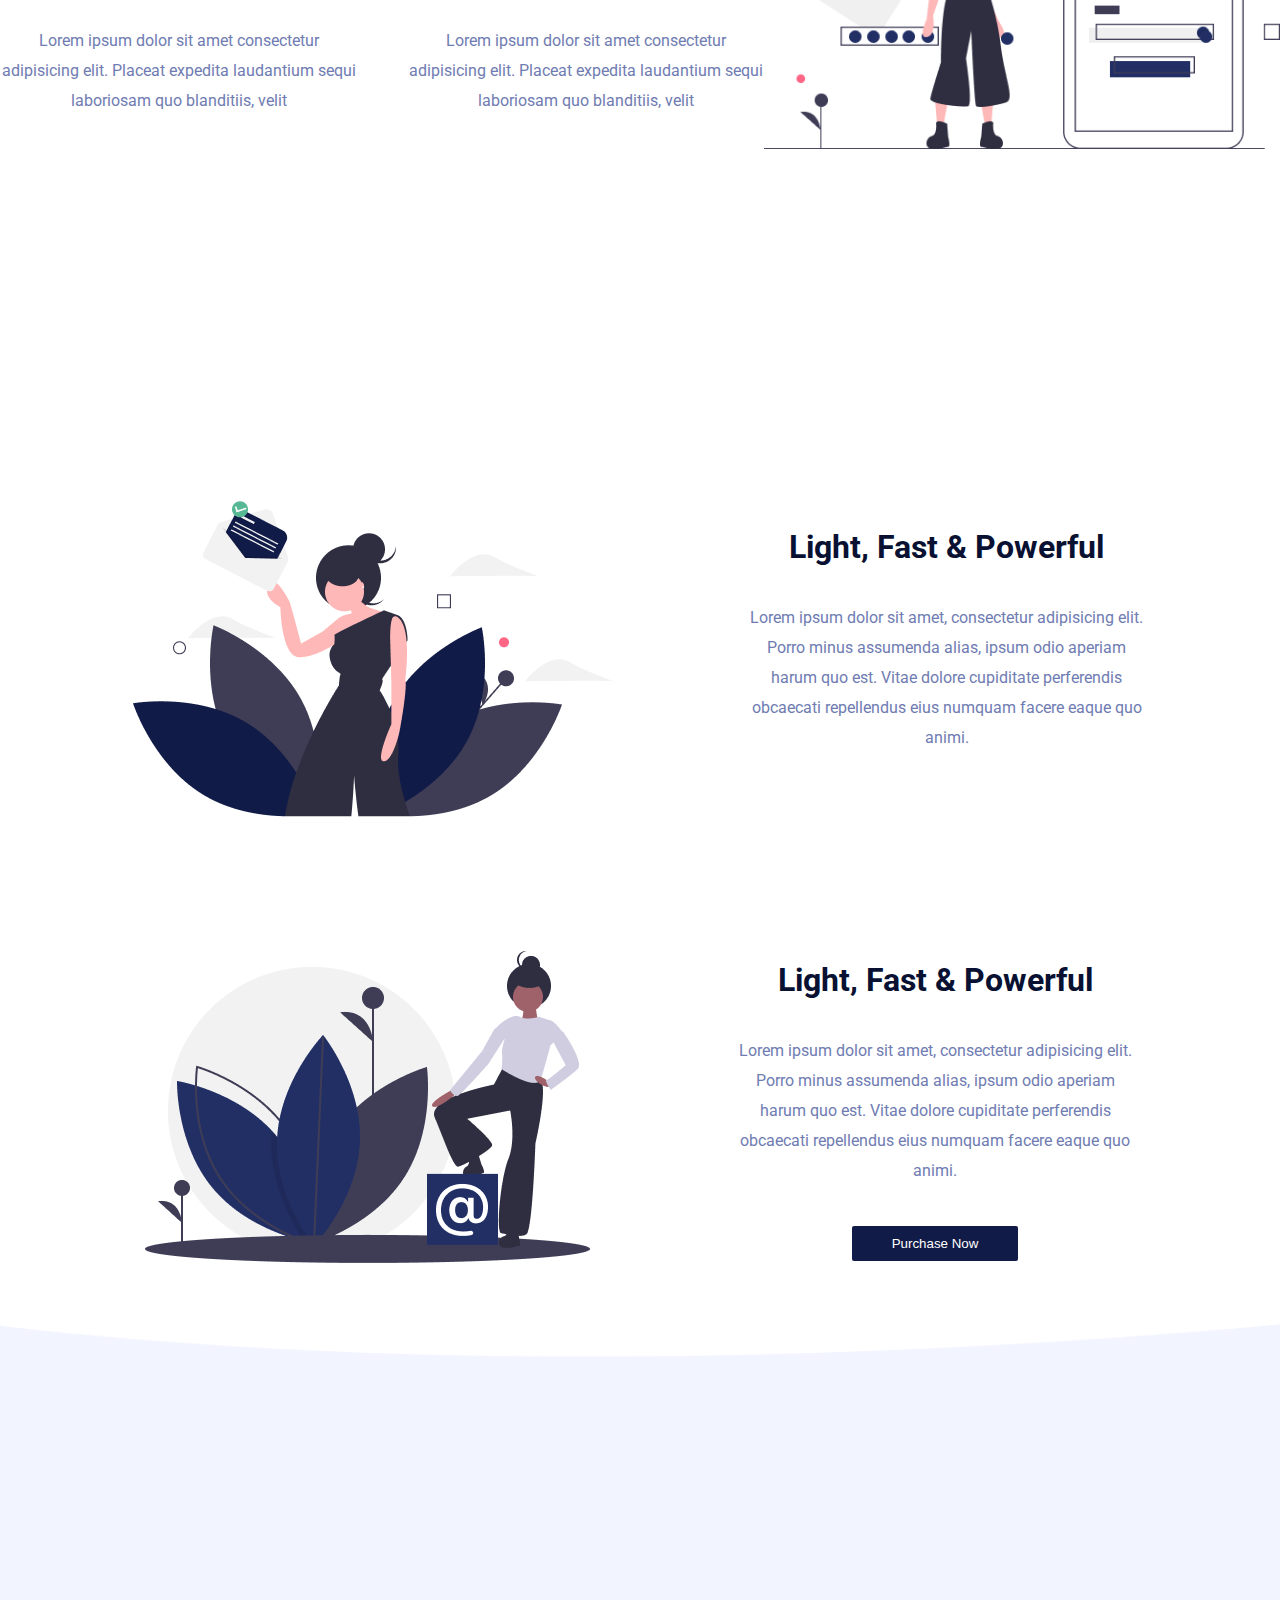
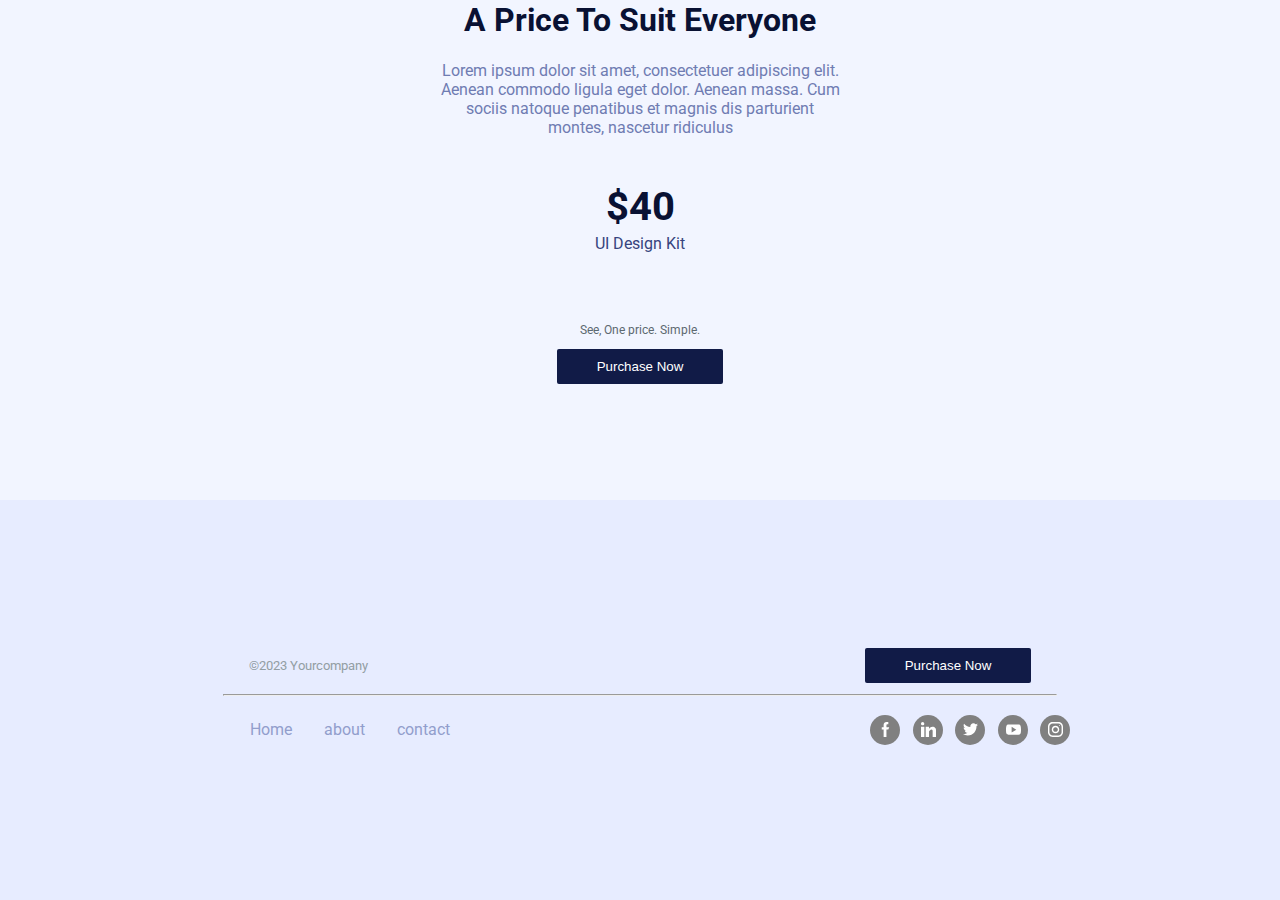
==== commit 09cdabd6: "added some fixes" ====
--- a/index.html
+++ b/index.html
@@ -13,6 +13,28 @@
 <body>
     <input class="toggle-input" type="checkbox" id="background-dark">
     <label class="dark-button" for="background-dark"></label>
+
+    <input id="hamburger" class="toggle-hamburger" type="checkbox">
+    <label class="hamburger-menu" for="hamburger">
+        <img src="images/hamburger.svg" alt="">
+    </label>
+    <div class="mobile-nav">
+        <ul>
+            <a href="index.html">
+                <li style="font-weight: bold;">Home</li>
+            </a>
+            <a href="about-us.html">
+                <li>about</li>
+            </a>
+            <a href="contact.html">
+                <li>contact</li>
+            </a>
+            <a href="products.html">
+                <li>products</li>
+            </a>
+        </ul>
+    </div>
+
     <div class="dark-title">
         <p>dark mode</p>
     </div>
@@ -125,6 +147,7 @@
             <p>©2023 Yourcompany</p>
             <a href="products.html"><button class="purchase-button">Purchase Now</button></a>
         </div>
+        <hr>
         <div class="footer-nav">
             <ul>
                 <a href="index.html">
--- a/style/style.css
+++ b/style/style.css
@@ -15,7 +15,9 @@
 a{
     text-decoration: none;
 }
-
+hr {
+    width: 65%;
+}
 .header {
     display: flex;
     justify-content: space-between;
@@ -38,7 +40,7 @@
 
 .button .buy {
     background-color: #111B47;
-    padding: 7px 50px;
+    padding: 7px 40px;
     border: none;
     border-radius: 2px;
     color: white;
@@ -198,7 +200,6 @@
 
 .footer {
     background-color: #E7ECFF;
-    
     display: flex;
     flex-direction: column;
     align-items: center;
@@ -210,9 +211,9 @@
 
 .copyright {
     display: flex;
-    justify-content: space-between;
-    align-items: center;
-    width: 900px;
+    justify-content: space-around;
+    align-items: center;
+    width: 100%;
 }
 
 .copyright p {
@@ -221,12 +222,12 @@
 }
 
 .footer-nav {
-    margin-top: 50px;
-    width: 900px;
-    display: flex;
-    align-items: center;
-    justify-content: space-between;
-    border-top: 1px solid #CDD1D4;
+    
+    width: 100%;
+    display: flex;
+    align-items: center;
+    justify-content: space-around;
+    
 }
 
 .footer-nav ul{
@@ -632,4 +633,185 @@
 
 .toggle-input:checked ~ .dark-title p{
     color: white;
+}
+
+.mobile-nav {
+    position: absolute;
+    z-index: 7;
+    width: 300px;
+    height: 100vh;
+    background-color: #6F7CB2;
+    display: none;
+    transition: all 0.15s ease-in-out;
+}
+
+.mobile-nav ul {
+    list-style: none;
+}
+.mobile-nav li {
+    margin-top: 15px;
+    color: white;
+}
+.hamburger-menu img {
+    height: 20px;
+    position: absolute;
+    z-index: 8;
+    top: 25px;
+}
+.toggle-hamburger {
+    display: none;
+}
+.toggle-hamburger:checked ~ .mobile-nav{
+    display: block;
+}
+
+@media (max-width : 922px) {
+    .dark-button {
+        left: 350px;
+    }
+    .dark-title p {
+        left: 270px;
+    }
+    .header .nav ul li{
+        margin: 3px;
+    }
+    .image-container img {
+        height: 800px;
+        width: 700px;
+    }
+}
+
+@media (max-width: 874px) {
+    .image-container .content p {
+        width: 100%;
+        font-size: 15px;
+    }
+    .image-container .content h1{
+        width: 100%;
+        font-size: 30px;
+    }
+    .image-container img {
+        height: 650px;
+        width: 600px;
+        opacity: 0.8;
+    }
+    .image-container .content {
+        top: 35%;
+        left: 5%;
+    }
+    .dark-button {
+        left: 120px;
+        top: 55px;
+    }
+    .dark-title p {
+        left: 40px;
+        top: 40px;
+    }
+    .header .nav ul li{
+        margin: 2px;
+    }
+    .second-content {
+        flex-direction: column;
+    }
+    .second-content img {
+        position: relative;
+        opacity: 0.3;
+    }
+    .second-content .main-content {
+        position: absolute;
+        z-index: 1;
+        width: 600px;
+    }
+    .main-content p {
+        color: rgb(66, 6, 66);
+    }
+    .third-content .left-image {
+        position: relative;
+        opacity: 0.2;
+    }
+    .aside-content {
+        position: absolute;
+        width: 600px;
+        margin-top: 50px;
+    }
+}
+
+.image-aside img{
+    width: 100%;
+}
+
+@media (max-width: 361px) {
+    .header .nav ul {
+        display: none;
+    }
+    .second-content .main-content {
+        width: 300px;
+    }
+    .third-content .aside-content{
+        width: 300px;
+    }
+    .third-content .left-image img {
+        width: 300px;
+    }
+    .image-container .content {
+        width: 200px;
+        top: 19%;
+    }
+    .image-content {
+        width: 300px;
+    }
+
+    .header .title {
+        margin-right: 20%;
+    }
+    .header .button .buy{
+        height: 40px;
+        width: 50px;
+        font-size: 11px;
+    }
+    .header .button {
+        display: none;
+    }
+    .dark-button {
+        left: 330px;
+        top: 25px;
+    }
+    .dark-title p {
+        left: 250px;
+        top: 9px;
+    }
+
+    .image-container img {
+        height: 350px;
+        width: 300px;
+    }
+    .image-container .content h1{
+        font-size: 15px;
+    }
+    .image-container .content p {
+        font-size: 9px;
+    }
+    .image-container .purchase-button {
+        padding: 5px 2px;
+    }
+    .image-container .learn-button {
+        padding: 5px;
+    }
+    .titles-container {
+        grid-template-columns: 1fr;
+    }
+    .aside-content h1 {
+        text-align: center;
+    }
+    .aside-content {
+        z-index: 2;
+    }
+    .footer-nav {
+        flex-direction: column;
+    }
+}
+@media (min-width : 361px) {
+    .hamburger-menu img {
+        display: none;
+    }
 }